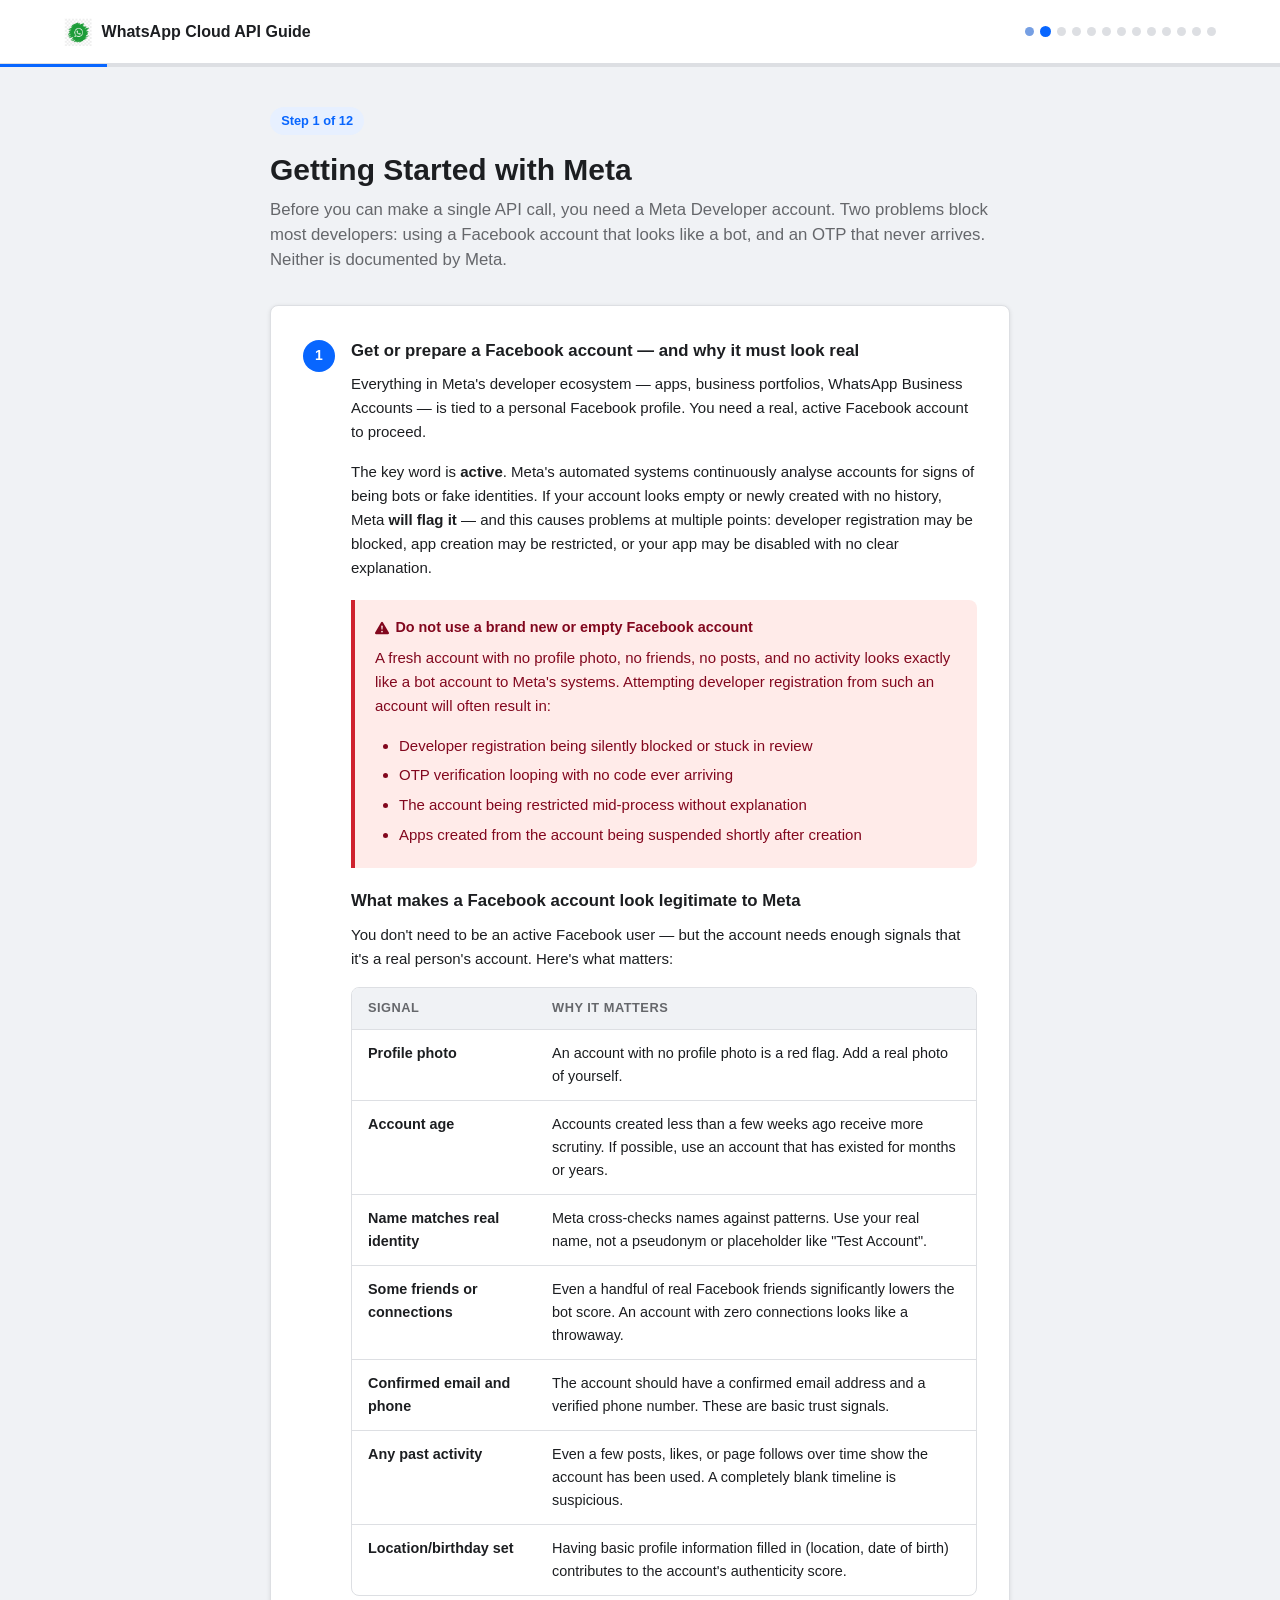
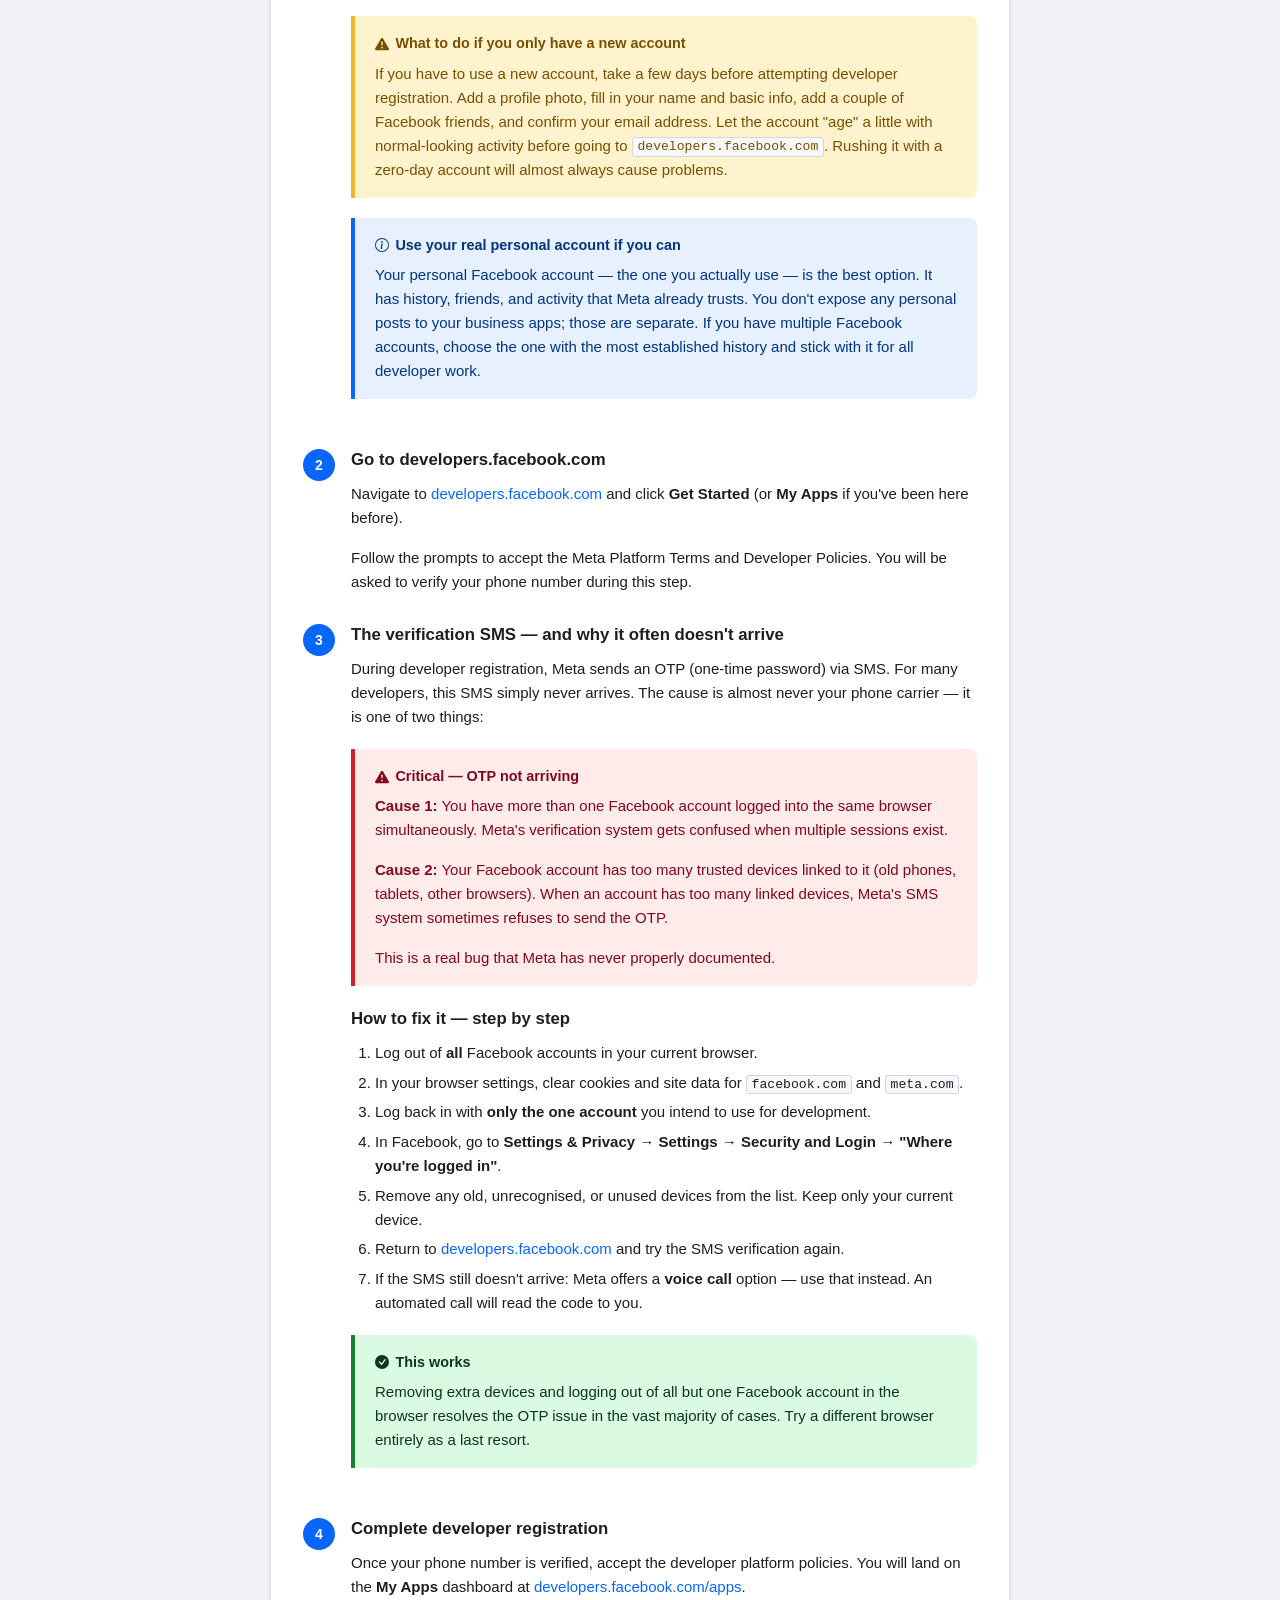
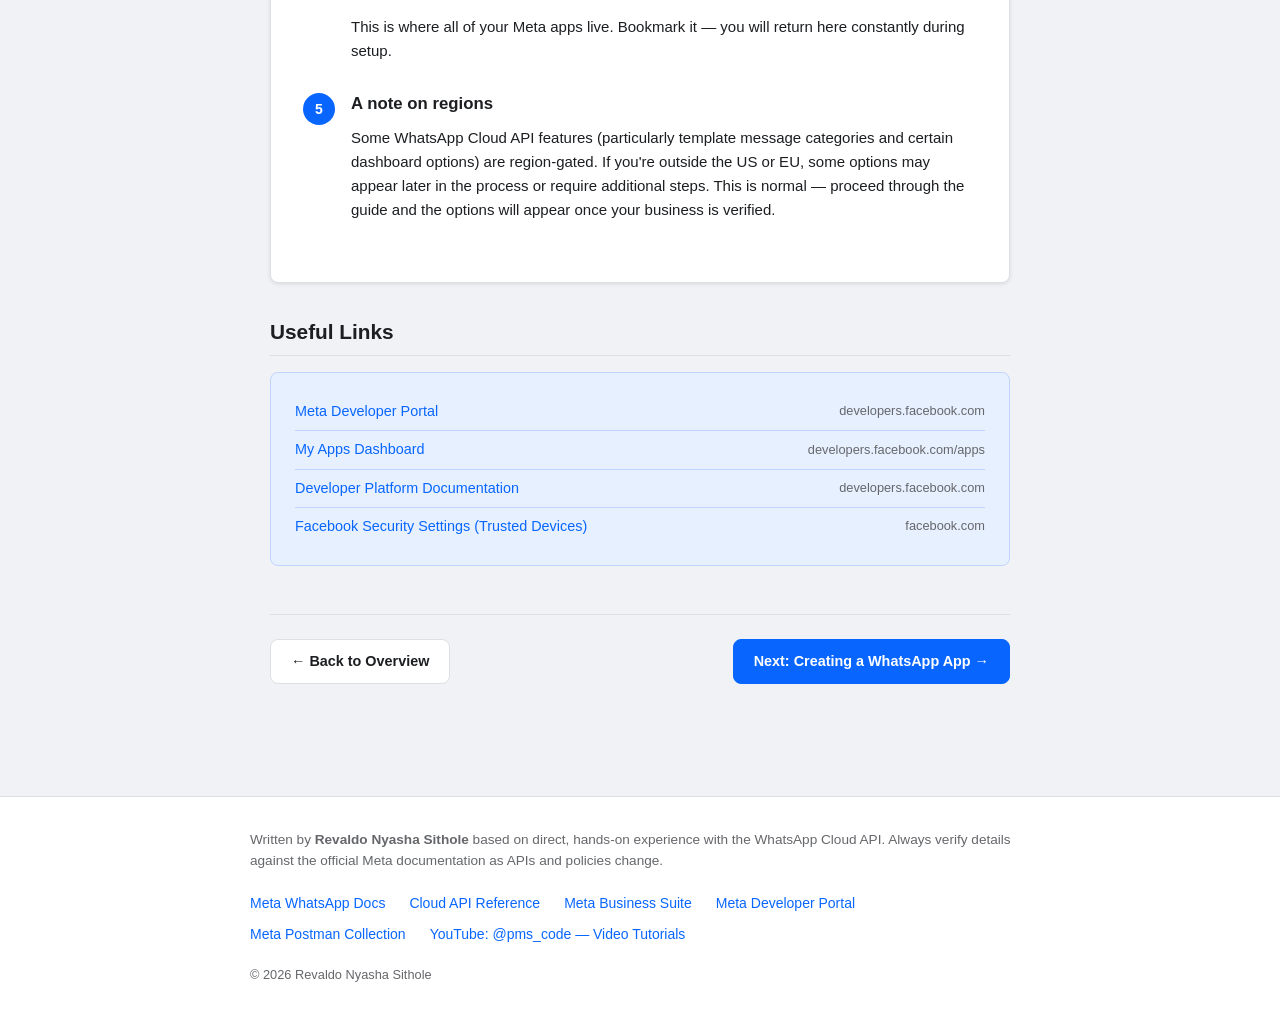
==== pages/1-meta-setup.html @ 50238edb "Initial commit — WhatsApp Cloud API developer guide (12 sections)" ====
<!DOCTYPE html>
<html lang="en">
<head>
  <meta charset="UTF-8" />
  <meta name="viewport" content="width=device-width, initial-scale=1.0" />
  <title>Step 1 — Getting Started with Meta | WhatsApp Cloud API Guide</title>
  <link rel="icon" type="image/png" href="../images/whatsapp-icon.png" />
  <link rel="stylesheet" href="../css/style.css" />
</head>
<body>

<nav class="navbar">
  <div class="navbar-inner">
    <a href="../index.html" class="navbar-brand">
      <img src="../images/whatsapp-icon.png" alt="" width="32" height="32" />
      <span>WhatsApp Cloud API Guide</span>
    </a>
    <div class="navbar-progress" id="progressDots"></div>
    <button class="nav-hamburger" id="navHamburger" aria-label="Open menu">
      <svg width="18" height="14" viewBox="0 0 18 14" fill="currentColor"><rect width="18" height="2" rx="1"/><rect y="6" width="18" height="2" rx="1"/><rect y="12" width="18" height="2" rx="1"/></svg>
    </button>
  </div>
</nav>
<div class="progress-bar-track"><div class="progress-bar-fill" id="progressFill"></div></div>
<nav class="nav-drawer" id="navDrawer"></nav>

<div class="page-wrapper">

  <span class="page-badge">Step 1 of 12</span>
  <h1>Getting Started with Meta</h1>
  <p class="page-subtitle">Before you can make a single API call, you need a Meta Developer account. Two problems block most developers: using a Facebook account that looks like a bot, and an OTP that never arrives. Neither is documented by Meta.</p>

  <div class="card">

    <div class="step">
      <div class="step-number">1</div>
      <div class="step-content">
        <h3>Get or prepare a Facebook account — and why it must look real</h3>
        <p>Everything in Meta's developer ecosystem — apps, business portfolios, WhatsApp Business Accounts — is tied to a personal Facebook profile. You need a real, active Facebook account to proceed.</p>
        <p>The key word is <strong>active</strong>. Meta's automated systems continuously analyse accounts for signs of being bots or fake identities. If your account looks empty or newly created with no history, Meta <strong>will flag it</strong> — and this causes problems at multiple points: developer registration may be blocked, app creation may be restricted, or your app may be disabled with no clear explanation.</p>

        <div class="callout callout--danger">
          <div class="callout-title">
            <svg width="14" height="14" viewBox="0 0 16 16" fill="currentColor"><path d="M8.982 1.566a1.13 1.13 0 0 0-1.96 0L.165 13.233c-.457.778.091 1.767.98 1.767h13.713c.889 0 1.438-.99.98-1.767L8.982 1.566zM8 5c.535 0 .954.462.9.995l-.35 3.507a.552.552 0 0 1-1.1 0L7.1 5.995A.905.905 0 0 1 8 5zm.002 6a1 1 0 1 1 0 2 1 1 0 0 1 0-2z"/></svg>
            Do not use a brand new or empty Facebook account
          </div>
          <p>A fresh account with no profile photo, no friends, no posts, and no activity looks exactly like a bot account to Meta's systems. Attempting developer registration from such an account will often result in:</p>
          <ul style="margin-top:.5rem">
            <li>Developer registration being silently blocked or stuck in review</li>
            <li>OTP verification looping with no code ever arriving</li>
            <li>The account being restricted mid-process without explanation</li>
            <li>Apps created from the account being suspended shortly after creation</li>
          </ul>
        </div>

        <h3>What makes a Facebook account look legitimate to Meta</h3>
        <p>You don't need to be an active Facebook user — but the account needs enough signals that it's a real person's account. Here's what matters:</p>

        <div class="table-wrapper">
          <table>
            <thead><tr><th>Signal</th><th>Why it matters</th></tr></thead>
            <tbody>
              <tr>
                <td><strong>Profile photo</strong></td>
                <td>An account with no profile photo is a red flag. Add a real photo of yourself.</td>
              </tr>
              <tr>
                <td><strong>Account age</strong></td>
                <td>Accounts created less than a few weeks ago receive more scrutiny. If possible, use an account that has existed for months or years.</td>
              </tr>
              <tr>
                <td><strong>Name matches real identity</strong></td>
                <td>Meta cross-checks names against patterns. Use your real name, not a pseudonym or placeholder like "Test Account".</td>
              </tr>
              <tr>
                <td><strong>Some friends or connections</strong></td>
                <td>Even a handful of real Facebook friends significantly lowers the bot score. An account with zero connections looks like a throwaway.</td>
              </tr>
              <tr>
                <td><strong>Confirmed email and phone</strong></td>
                <td>The account should have a confirmed email address and a verified phone number. These are basic trust signals.</td>
              </tr>
              <tr>
                <td><strong>Any past activity</strong></td>
                <td>Even a few posts, likes, or page follows over time show the account has been used. A completely blank timeline is suspicious.</td>
              </tr>
              <tr>
                <td><strong>Location/birthday set</strong></td>
                <td>Having basic profile information filled in (location, date of birth) contributes to the account's authenticity score.</td>
              </tr>
            </tbody>
          </table>
        </div>

        <div class="callout callout--warning">
          <div class="callout-title">
            <svg width="14" height="14" viewBox="0 0 16 16" fill="currentColor"><path d="M8.982 1.566a1.13 1.13 0 0 0-1.96 0L.165 13.233c-.457.778.091 1.767.98 1.767h13.713c.889 0 1.438-.99.98-1.767L8.982 1.566zM8 5c.535 0 .954.462.9.995l-.35 3.507a.552.552 0 0 1-1.1 0L7.1 5.995A.905.905 0 0 1 8 5zm.002 6a1 1 0 1 1 0 2 1 1 0 0 1 0-2z"/></svg>
            What to do if you only have a new account
          </div>
          <p>If you have to use a new account, take a few days before attempting developer registration. Add a profile photo, fill in your name and basic info, add a couple of Facebook friends, and confirm your email address. Let the account "age" a little with normal-looking activity before going to <code>developers.facebook.com</code>. Rushing it with a zero-day account will almost always cause problems.</p>
        </div>

        <div class="callout callout--tip">
          <div class="callout-title">
            <svg width="14" height="14" viewBox="0 0 16 16" fill="currentColor"><path d="M8 15A7 7 0 1 1 8 1a7 7 0 0 1 0 14zm0 1A8 8 0 1 0 8 0a8 8 0 0 0 0 16z"/><path d="m8.93 6.588-2.29.287-.082.38.45.083c.294.07.352.176.288.469l-.738 3.468c-.194.897.105 1.319.808 1.319.545 0 1.178-.252 1.465-.598l.088-.416c-.2.176-.492.246-.686.246-.275 0-.375-.193-.304-.533L8.93 6.588zM9 4.5a1 1 0 1 1-2 0 1 1 0 0 1 2 0z"/></svg>
            Use your real personal account if you can
          </div>
          <p>Your personal Facebook account — the one you actually use — is the best option. It has history, friends, and activity that Meta already trusts. You don't expose any personal posts to your business apps; those are separate. If you have multiple Facebook accounts, choose the one with the most established history and stick with it for all developer work.</p>
        </div>
      </div>
    </div>

    <div class="step">
      <div class="step-number">2</div>
      <div class="step-content">
        <h3>Go to developers.facebook.com</h3>
        <p>Navigate to <a href="https://developers.facebook.com" target="_blank">developers.facebook.com</a> and click <strong>Get Started</strong> (or <strong>My Apps</strong> if you've been here before).</p>
        <p>Follow the prompts to accept the Meta Platform Terms and Developer Policies. You will be asked to verify your phone number during this step.</p>
      </div>
    </div>

    <div class="step">
      <div class="step-number">3</div>
      <div class="step-content">
        <h3>The verification SMS — and why it often doesn't arrive</h3>
        <p>During developer registration, Meta sends an OTP (one-time password) via SMS. For many developers, this SMS simply never arrives. The cause is almost never your phone carrier — it is one of two things:</p>

        <div class="callout callout--danger">
          <div class="callout-title">
            <svg width="14" height="14" viewBox="0 0 16 16" fill="currentColor"><path d="M8.982 1.566a1.13 1.13 0 0 0-1.96 0L.165 13.233c-.457.778.091 1.767.98 1.767h13.713c.889 0 1.438-.99.98-1.767L8.982 1.566zM8 5c.535 0 .954.462.9.995l-.35 3.507a.552.552 0 0 1-1.1 0L7.1 5.995A.905.905 0 0 1 8 5zm.002 6a1 1 0 1 1 0 2 1 1 0 0 1 0-2z"/></svg>
            Critical — OTP not arriving
          </div>
          <p><strong>Cause 1:</strong> You have more than one Facebook account logged into the same browser simultaneously. Meta's verification system gets confused when multiple sessions exist.</p>
          <p style="margin-top:.6rem"><strong>Cause 2:</strong> Your Facebook account has too many trusted devices linked to it (old phones, tablets, other browsers). When an account has too many linked devices, Meta's SMS system sometimes refuses to send the OTP.</p>
          <p style="margin-top:.6rem">This is a real bug that Meta has never properly documented.</p>
        </div>

        <h3>How to fix it — step by step</h3>
        <ol>
          <li>Log out of <strong>all</strong> Facebook accounts in your current browser.</li>
          <li>In your browser settings, clear cookies and site data for <code>facebook.com</code> and <code>meta.com</code>.</li>
          <li>Log back in with <strong>only the one account</strong> you intend to use for development.</li>
          <li>In Facebook, go to <strong>Settings &amp; Privacy → Settings → Security and Login → "Where you're logged in"</strong>.</li>
          <li>Remove any old, unrecognised, or unused devices from the list. Keep only your current device.</li>
          <li>Return to <a href="https://developers.facebook.com" target="_blank">developers.facebook.com</a> and try the SMS verification again.</li>
          <li>If the SMS still doesn't arrive: Meta offers a <strong>voice call</strong> option — use that instead. An automated call will read the code to you.</li>
        </ol>

        <div class="callout callout--success">
          <div class="callout-title">
            <svg width="14" height="14" viewBox="0 0 16 16" fill="currentColor"><path d="M16 8A8 8 0 1 1 0 8a8 8 0 0 1 16 0zm-3.97-3.03a.75.75 0 0 0-1.08.022L7.477 9.417 5.384 7.323a.75.75 0 0 0-1.06 1.06L6.97 11.03a.75.75 0 0 0 1.079-.02l3.992-4.99a.75.75 0 0 0-.01-1.05z"/></svg>
            This works
          </div>
          <p>Removing extra devices and logging out of all but one Facebook account in the browser resolves the OTP issue in the vast majority of cases. Try a different browser entirely as a last resort.</p>
        </div>
      </div>
    </div>

    <div class="step">
      <div class="step-number">4</div>
      <div class="step-content">
        <h3>Complete developer registration</h3>
        <p>Once your phone number is verified, accept the developer platform policies. You will land on the <strong>My Apps</strong> dashboard at <a href="https://developers.facebook.com/apps" target="_blank">developers.facebook.com/apps</a>.</p>
        <p>This is where all of your Meta apps live. Bookmark it — you will return here constantly during setup.</p>
      </div>
    </div>

    <div class="step">
      <div class="step-number">5</div>
      <div class="step-content">
        <h3>A note on regions</h3>
        <p>Some WhatsApp Cloud API features (particularly template message categories and certain dashboard options) are region-gated. If you're outside the US or EU, some options may appear later in the process or require additional steps. This is normal — proceed through the guide and the options will appear once your business is verified.</p>
      </div>
    </div>

  </div>

  <!-- Quick links for this section -->
  <h2>Useful Links</h2>
  <div class="ref-card">
    <a href="https://developers.facebook.com" target="_blank">Meta Developer Portal <span>developers.facebook.com</span></a>
    <a href="https://developers.facebook.com/apps" target="_blank">My Apps Dashboard <span>developers.facebook.com/apps</span></a>
    <a href="https://developers.facebook.com/docs/development" target="_blank">Developer Platform Documentation <span>developers.facebook.com</span></a>
    <a href="https://www.facebook.com/settings?tab=security" target="_blank">Facebook Security Settings (Trusted Devices) <span>facebook.com</span></a>
  </div>

  <div class="page-nav">
    <a href="../index.html" class="btn btn--ghost">← Back to Overview</a>
    <a href="./2-create-app.html" class="btn btn--primary">Next: Creating a WhatsApp App →</a>
  </div>

</div>

<footer class="site-footer">
  <div class="footer-inner">
    <p class="footer-note">Written by <strong>Revaldo Nyasha Sithole</strong> based on direct, hands-on experience with the WhatsApp Cloud API. Always verify details against the official Meta documentation as APIs and policies change.</p>
    <div class="footer-links">
      <a href="https://developers.facebook.com/docs/whatsapp" target="_blank">Meta WhatsApp Docs</a>
      <a href="https://developers.facebook.com/docs/whatsapp/cloud-api" target="_blank">Cloud API Reference</a>
      <a href="https://business.facebook.com" target="_blank">Meta Business Suite</a>
      <a href="https://developers.facebook.com" target="_blank">Meta Developer Portal</a>
      <a href="https://www.postman.com/meta/whatsapp-business-platform/collection/wlk6lh4/whatsapp-cloud-api" target="_blank">Meta Postman Collection</a>
      <a href="https://www.youtube.com/@pms_code/videos" target="_blank">YouTube: @pms_code — Video Tutorials</a>
    </div>
    <p class="footer-copy">&copy; 2026 Revaldo Nyasha Sithole</p>
  </div>
</footer>

<script src="../js/main.js"></script>
</body>
</html>
---- css/style.css ----
/* ============================================================
   WhatsApp Cloud API Guide — Design System
   Colors: Meta white/blue palette
   ============================================================ */

:root {
  --blue-primary:   #0866FF;
  --blue-dark:      #0550CC;
  --blue-light:     #E7F0FF;
  --white:          #FFFFFF;
  --bg-gray:        #F0F2F5;
  --surface:        #FFFFFF;
  --border:         #DDDFE3;
  --text-primary:   #1C1E21;
  --text-secondary: #65676B;
  --warning-bg:     #FFF3CD;
  --warning-border: #F0B429;
  --warning-text:   #7A4F01;
  --danger-bg:      #FFEBE9;
  --danger-border:  #CF222E;
  --danger-text:    #82071E;
  --success-bg:     #DAFBE1;
  --success-border: #1A7F37;
  --success-text:   #0A3622;
  --code-bg:        #F6F8FA;
  --code-border:    #D0D7DE;
  --font-sans:      -apple-system, BlinkMacSystemFont, 'Segoe UI', Roboto, Helvetica, Arial, sans-serif;
  --font-mono:      'SFMono-Regular', Consolas, 'Liberation Mono', Menlo, monospace;
  --radius:         8px;
  --radius-sm:      4px;
  --shadow:         0 1px 4px rgba(0,0,0,.10);
  --nav-height:     64px;
  --content-max:    780px;
}

/* ---- Reset & Base ---- */
*, *::before, *::after { box-sizing: border-box; margin: 0; padding: 0; }

html { scroll-behavior: smooth; }

body {
  font-family: var(--font-sans);
  font-size: 15px;
  line-height: 1.6;
  color: var(--text-primary);
  background: var(--bg-gray);
  padding-top: calc(var(--nav-height) + 3px);
}

a { color: var(--blue-primary); text-decoration: none; }
a:hover { text-decoration: underline; }

ul, ol { padding-left: 1.5rem; }
li { margin-bottom: .35rem; }

p { margin-bottom: 1rem; }
p:last-child { margin-bottom: 0; }

/* ---- Navbar ---- */
.navbar {
  position: fixed;
  top: 0;
  left: 0;
  width: 100%;
  height: var(--nav-height);
  background: var(--white);
  border-bottom: 1px solid var(--border);
  z-index: 100;
  display: flex;
  align-items: center;
}

.navbar-inner {
  width: 100%;
  max-width: 1200px;
  margin: 0 auto;
  padding: 0 1.5rem;
  display: flex;
  align-items: center;
  justify-content: space-between;
  gap: 1rem;
}

.navbar-brand {
  display: flex;
  align-items: center;
  gap: .6rem;
  font-weight: 700;
  font-size: 1rem;
  color: var(--text-primary);
  text-decoration: none;
  white-space: nowrap;
  flex-shrink: 0;
}

.navbar-brand:hover { text-decoration: none; color: var(--blue-primary); }

.navbar-brand svg,
.navbar-brand img {
  width: 28px;
  height: 28px;
  flex-shrink: 0;
  background: transparent;
}

.navbar-progress {
  display: flex;
  align-items: center;
  gap: 6px;
}

.progress-dot {
  width: 9px;
  height: 9px;
  border-radius: 50%;
  background: var(--border);
  transition: background .2s;
  cursor: default;
  position: relative;
}

.progress-dot.done     { background: var(--blue-dark); opacity: .55; }
.progress-dot.active   { background: var(--blue-primary); width: 11px; height: 11px; }
.progress-dot[title]:hover::after {
  content: attr(title);
  position: absolute;
  top: 18px;
  left: 50%;
  transform: translateX(-50%);
  background: var(--text-primary);
  color: #fff;
  font-size: 11px;
  padding: 3px 7px;
  border-radius: var(--radius-sm);
  white-space: nowrap;
  pointer-events: none;
  z-index: 200;
}

.nav-hamburger {
  display: none;
  background: none;
  border: 1px solid var(--border);
  border-radius: var(--radius-sm);
  padding: 6px 8px;
  cursor: pointer;
  color: var(--text-primary);
  flex-shrink: 0;
}

/* ---- Progress bar ---- */
.progress-bar-track {
  position: fixed;
  top: var(--nav-height);
  left: 0;
  width: 100%;
  height: 3px;
  background: var(--border);
  z-index: 99;
}

.progress-bar-fill {
  height: 100%;
  background: var(--blue-primary);
  transition: width .3s ease;
  width: 0%;
}

/* ---- Mobile nav drawer ---- */
.nav-drawer {
  display: none;
  position: fixed;
  top: calc(var(--nav-height) + 3px);
  left: 0;
  width: 100%;
  background: var(--white);
  border-bottom: 1px solid var(--border);
  z-index: 98;
  padding: .75rem 0;
  box-shadow: 0 4px 12px rgba(0,0,0,.12);
}

.nav-drawer.open { display: block; }

.nav-drawer a {
  display: flex;
  align-items: center;
  gap: .75rem;
  padding: .6rem 1.5rem;
  color: var(--text-primary);
  font-size: .9rem;
  text-decoration: none;
  transition: background .15s;
}

.nav-drawer a:hover { background: var(--bg-gray); }
.nav-drawer a.current { color: var(--blue-primary); font-weight: 600; }
.nav-drawer a.done-link { color: var(--text-secondary); }
.nav-drawer a .check { color: var(--success-border); font-size: .85rem; }
.nav-drawer a .num { font-size: .75rem; color: var(--text-secondary); min-width: 20px; }

/* ---- Page wrapper ---- */
.page-wrapper {
  max-width: var(--content-max);
  margin: 0 auto;
  padding: 2.5rem 1.25rem 4rem;
}

/* ---- Cards ---- */
.card {
  background: var(--surface);
  border: 1px solid var(--border);
  border-radius: var(--radius);
  padding: 2rem;
  box-shadow: var(--shadow);
  margin-bottom: 1.75rem;
}

/* ---- Typography ---- */
h1 {
  font-size: 1.875rem;
  font-weight: 700;
  line-height: 1.25;
  margin-bottom: .5rem;
  color: var(--text-primary);
}

h2 {
  font-size: 1.3rem;
  font-weight: 700;
  margin: 2rem 0 .875rem;
  color: var(--text-primary);
  padding-bottom: .4rem;
  border-bottom: 1px solid var(--border);
}

h3 {
  font-size: 1.05rem;
  font-weight: 600;
  margin: 1.25rem 0 .5rem;
  color: var(--text-primary);
}

.page-subtitle {
  color: var(--text-secondary);
  font-size: 1.05rem;
  margin-bottom: 2rem;
  line-height: 1.5;
}

.page-badge {
  display: inline-flex;
  align-items: center;
  gap: .4rem;
  background: var(--blue-light);
  color: var(--blue-primary);
  font-size: .8rem;
  font-weight: 600;
  padding: .25rem .7rem;
  border-radius: 100px;
  margin-bottom: 1rem;
}

/* ---- Steps ---- */
.step {
  display: flex;
  gap: 1rem;
  margin-bottom: 1.75rem;
}

.step-number {
  width: 32px;
  height: 32px;
  border-radius: 50%;
  background: var(--blue-primary);
  color: #fff;
  font-weight: 700;
  font-size: .875rem;
  display: flex;
  align-items: center;
  justify-content: center;
  flex-shrink: 0;
  margin-top: 2px;
}

.step-content { flex: 1; min-width: 0; }
.step-content h3 { margin-top: 0; }

/* ---- Callout boxes ---- */
.callout {
  padding: 1rem 1.25rem;
  border-left: 4px solid;
  border-radius: 0 var(--radius) var(--radius) 0;
  margin: 1.25rem 0;
}

.callout--tip {
  background: var(--blue-light);
  border-color: var(--blue-primary);
  color: #003580;
}

.callout--warning {
  background: var(--warning-bg);
  border-color: var(--warning-border);
  color: var(--warning-text);
}

.callout--danger {
  background: var(--danger-bg);
  border-color: var(--danger-border);
  color: var(--danger-text);
}

.callout--success {
  background: var(--success-bg);
  border-color: var(--success-border);
  color: var(--success-text);
}

.callout-title {
  font-weight: 700;
  font-size: .9rem;
  margin-bottom: .4rem;
  display: flex;
  align-items: center;
  gap: .4rem;
}

/* ---- Code blocks ---- */
.code-block {
  position: relative;
  background: var(--code-bg);
  border: 1px solid var(--code-border);
  border-radius: var(--radius);
  margin: 1rem 0;
  overflow: hidden;
}

.code-block__header {
  display: flex;
  align-items: center;
  justify-content: space-between;
  padding: .45rem 1rem;
  border-bottom: 1px solid var(--code-border);
  background: rgba(0,0,0,.03);
}

.code-lang {
  font-size: .75rem;
  font-family: var(--font-mono);
  color: var(--text-secondary);
  font-weight: 600;
  text-transform: uppercase;
  letter-spacing: .04em;
}

.copy-btn {
  font-size: .75rem;
  color: var(--text-secondary);
  border: 1px solid var(--border);
  background: var(--white);
  border-radius: var(--radius-sm);
  padding: .2rem .55rem;
  cursor: pointer;
  transition: color .15s, border-color .15s;
  font-family: var(--font-sans);
}

.copy-btn:hover { color: var(--blue-primary); border-color: var(--blue-primary); }

.code-block pre {
  overflow-x: auto;
  padding: 1rem 1.25rem;
  margin: 0;
  font-family: var(--font-mono);
  font-size: .84rem;
  line-height: 1.65;
  color: var(--text-primary);
}

.code-block code { font-family: inherit; }

/* inline code */
code:not(.code-block code) {
  background: var(--code-bg);
  border: 1px solid var(--code-border);
  border-radius: 3px;
  padding: .1em .35em;
  font-family: var(--font-mono);
  font-size: .875em;
}

/* ---- Tables ---- */
.table-wrapper {
  overflow-x: auto;
  margin: 1rem 0;
  border-radius: var(--radius);
  border: 1px solid var(--border);
}

table {
  width: 100%;
  border-collapse: collapse;
  font-size: .9rem;
}

thead tr { background: var(--bg-gray); }

th {
  text-align: left;
  padding: .625rem 1rem;
  font-size: .8rem;
  font-weight: 600;
  color: var(--text-secondary);
  text-transform: uppercase;
  letter-spacing: .04em;
  white-space: nowrap;
}

td {
  padding: .75rem 1rem;
  border-top: 1px solid var(--border);
  vertical-align: top;
}

tr:hover td { background: rgba(0,0,0,.015); }

/* ---- Checklist ---- */
.checklist {
  list-style: none;
  padding-left: 0;
}

.checklist li {
  display: flex;
  align-items: flex-start;
  gap: .75rem;
  padding: .6rem .75rem;
  border-radius: var(--radius-sm);
  margin-bottom: .25rem;
  transition: background .1s;
}

.checklist li:hover { background: var(--bg-gray); }

.checklist-box {
  width: 18px;
  height: 18px;
  border: 2px solid var(--border);
  border-radius: 3px;
  flex-shrink: 0;
  margin-top: 2px;
  display: flex;
  align-items: center;
  justify-content: center;
  cursor: pointer;
  transition: border-color .15s, background .15s;
}

.checklist-box.checked {
  border-color: var(--success-border);
  background: var(--success-border);
}

.checklist-box.checked::after {
  content: '';
  width: 10px;
  height: 6px;
  border-left: 2px solid #fff;
  border-bottom: 2px solid #fff;
  transform: rotate(-45deg) translateY(-1px);
  display: block;
}

/* ---- ASCII diagram ---- */
.diagram {
  background: var(--code-bg);
  border: 1px solid var(--code-border);
  border-radius: var(--radius);
  padding: 1.25rem 1.5rem;
  font-family: var(--font-mono);
  font-size: .84rem;
  line-height: 1.7;
  overflow-x: auto;
  white-space: pre;
  margin: 1rem 0;
  color: var(--text-primary);
}

/* ---- Reference card ---- */
.ref-card {
  background: var(--blue-light);
  border: 1px solid #c0d4ff;
  border-radius: var(--radius);
  padding: 1.25rem 1.5rem;
  margin: 1rem 0;
}

.ref-card a {
  display: flex;
  align-items: center;
  justify-content: space-between;
  padding: .45rem 0;
  border-bottom: 1px solid #c0d4ff;
  font-size: .9rem;
  color: var(--blue-primary);
  text-decoration: none;
}

.ref-card a:last-child { border-bottom: none; }
.ref-card a:hover { color: var(--blue-dark); text-decoration: underline; }
.ref-card a span { font-size: .8rem; color: var(--text-secondary); }

/* ---- Buttons ---- */
.btn {
  display: inline-flex;
  align-items: center;
  gap: .4rem;
  padding: .6rem 1.25rem;
  border-radius: var(--radius);
  font-size: .9rem;
  font-weight: 600;
  cursor: pointer;
  border: 1px solid transparent;
  text-decoration: none;
  transition: background .15s, border-color .15s, color .15s;
  font-family: var(--font-sans);
}

.btn--primary {
  background: var(--blue-primary);
  color: #fff;
  border-color: var(--blue-primary);
}

.btn--primary:hover {
  background: var(--blue-dark);
  border-color: var(--blue-dark);
  color: #fff;
  text-decoration: none;
}

.btn--ghost {
  background: var(--white);
  color: var(--text-primary);
  border-color: var(--border);
}

.btn--ghost:hover {
  border-color: var(--blue-primary);
  color: var(--blue-primary);
  text-decoration: none;
}

/* ---- Page nav ---- */
.page-nav {
  display: flex;
  justify-content: space-between;
  align-items: center;
  margin-top: 3rem;
  padding-top: 1.5rem;
  border-top: 1px solid var(--border);
  gap: 1rem;
}

/* ---- Section grid (index.html) ---- */
.section-grid {
  display: grid;
  grid-template-columns: 1fr 1fr;
  gap: 1rem;
  margin: 1.5rem 0;
}

.section-card {
  background: var(--surface);
  border: 1px solid var(--border);
  border-radius: var(--radius);
  padding: 1.25rem 1.5rem;
  box-shadow: var(--shadow);
  display: flex;
  flex-direction: column;
  gap: .5rem;
  text-decoration: none;
  color: var(--text-primary);
  transition: border-color .15s, box-shadow .15s, transform .1s;
  position: relative;
  overflow: hidden;
}

.section-card:hover {
  border-color: var(--blue-primary);
  box-shadow: 0 4px 16px rgba(8,102,255,.12);
  transform: translateY(-2px);
  text-decoration: none;
  color: var(--text-primary);
}

.section-card__num {
  width: 30px;
  height: 30px;
  border-radius: 50%;
  background: var(--blue-light);
  color: var(--blue-primary);
  font-weight: 700;
  font-size: .85rem;
  display: flex;
  align-items: center;
  justify-content: center;
  flex-shrink: 0;
}

.section-card__title {
  font-weight: 700;
  font-size: .975rem;
  color: var(--text-primary);
}

.section-card__desc {
  font-size: .85rem;
  color: var(--text-secondary);
  line-height: 1.45;
}

.section-card__link {
  margin-top: auto;
  font-size: .82rem;
  color: var(--blue-primary);
  font-weight: 600;
}

/* ---- Hero (index.html) ---- */
.hero {
  padding: 2.5rem 0 1.5rem;
  margin-bottom: 1rem;
}

.hero-badges {
  display: flex;
  gap: .5rem;
  flex-wrap: wrap;
  margin-bottom: 1rem;
}

.badge {
  display: inline-flex;
  align-items: center;
  gap: .35rem;
  font-size: .78rem;
  font-weight: 600;
  padding: .3rem .75rem;
  border-radius: 100px;
}

.badge--blue   { background: var(--blue-light); color: var(--blue-primary); }
.badge--green  { background: var(--success-bg); color: var(--success-border); }
.badge--orange { background: var(--warning-bg); color: var(--warning-text); }

/* ---- Footer ---- */
.site-footer {
  background: var(--white);
  border-top: 1px solid var(--border);
  margin-top: 3rem;
  padding: 2rem 1.25rem;
}

.footer-inner {
  max-width: var(--content-max);
  margin: 0 auto;
}

.footer-note {
  font-size: .85rem;
  color: var(--text-secondary);
  margin-bottom: 1.25rem;
}

.footer-links {
  display: flex;
  flex-wrap: wrap;
  gap: .5rem 1.5rem;
  margin-bottom: 1.25rem;
}

.footer-links a {
  font-size: .875rem;
  color: var(--blue-primary);
}

.footer-copy {
  font-size: .8rem;
  color: var(--text-secondary);
}

/* ---- Responsive ---- */
@media (max-width: 640px) {
  .navbar-progress { display: none; }

  .nav-hamburger { display: block; }

  h1 { font-size: 1.5rem; }

  .page-wrapper { padding: 2rem .875rem 3rem; }

  .card { padding: 1.25rem; }

  .section-grid { grid-template-columns: 1fr; }

  .page-nav {
    flex-direction: column;
    align-items: stretch;
  }

  .page-nav .btn { text-align: center; justify-content: center; }

  .table-wrapper { font-size: .82rem; }

  .diagram { font-size: .75rem; }
}

@media (max-width: 400px) {
  .navbar-brand span { display: none; }
}
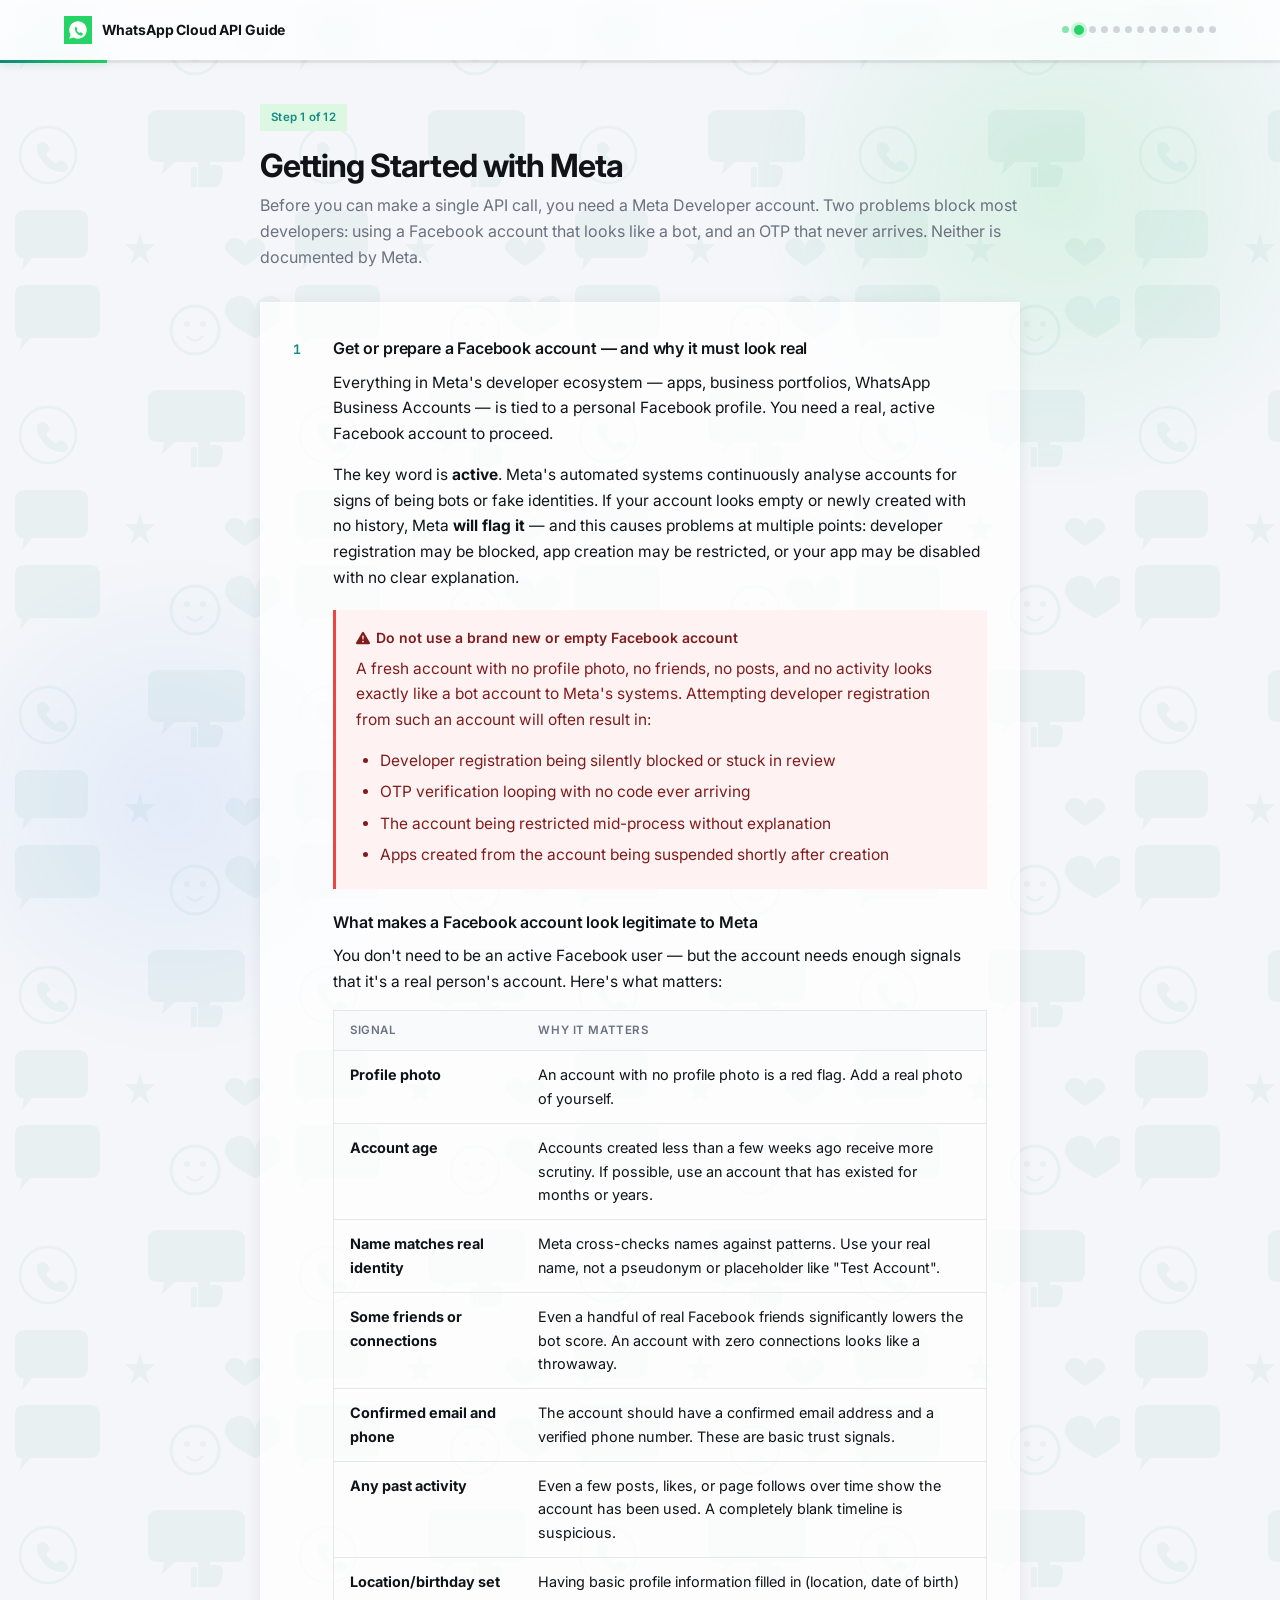
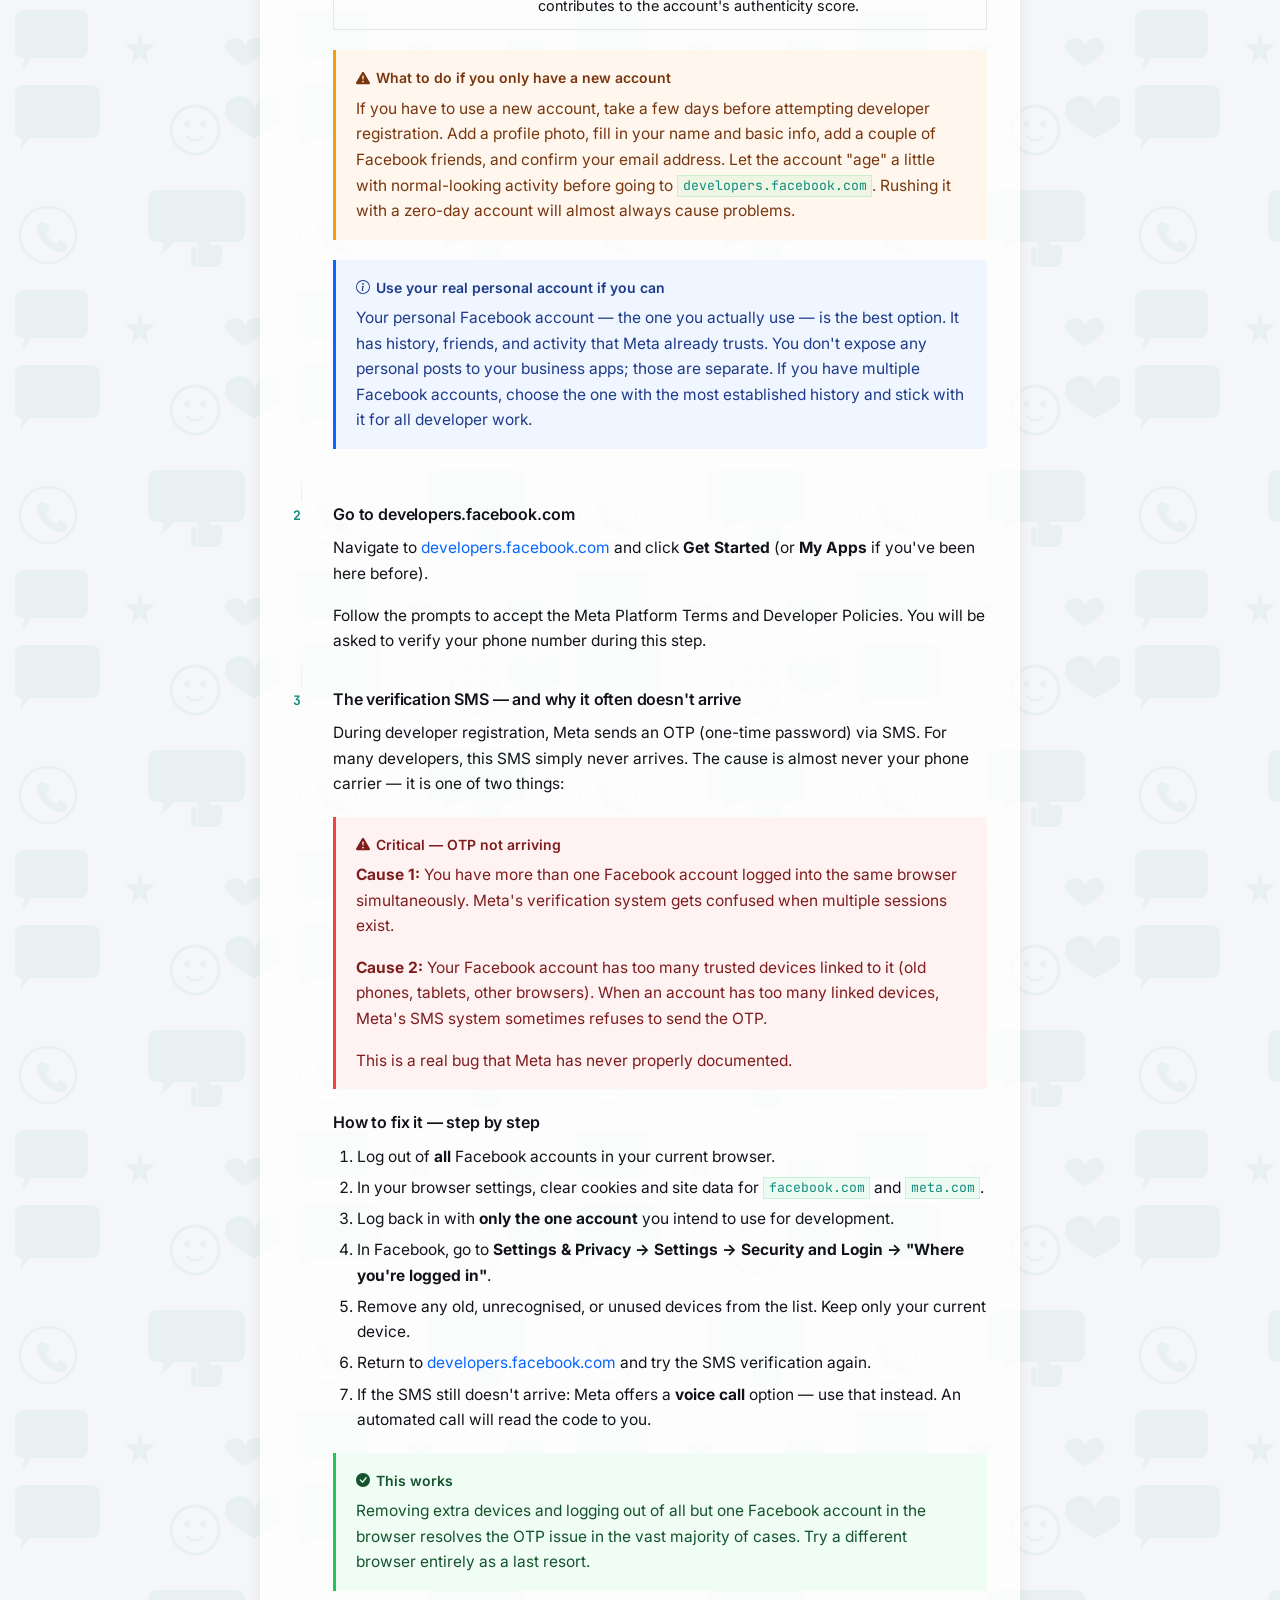
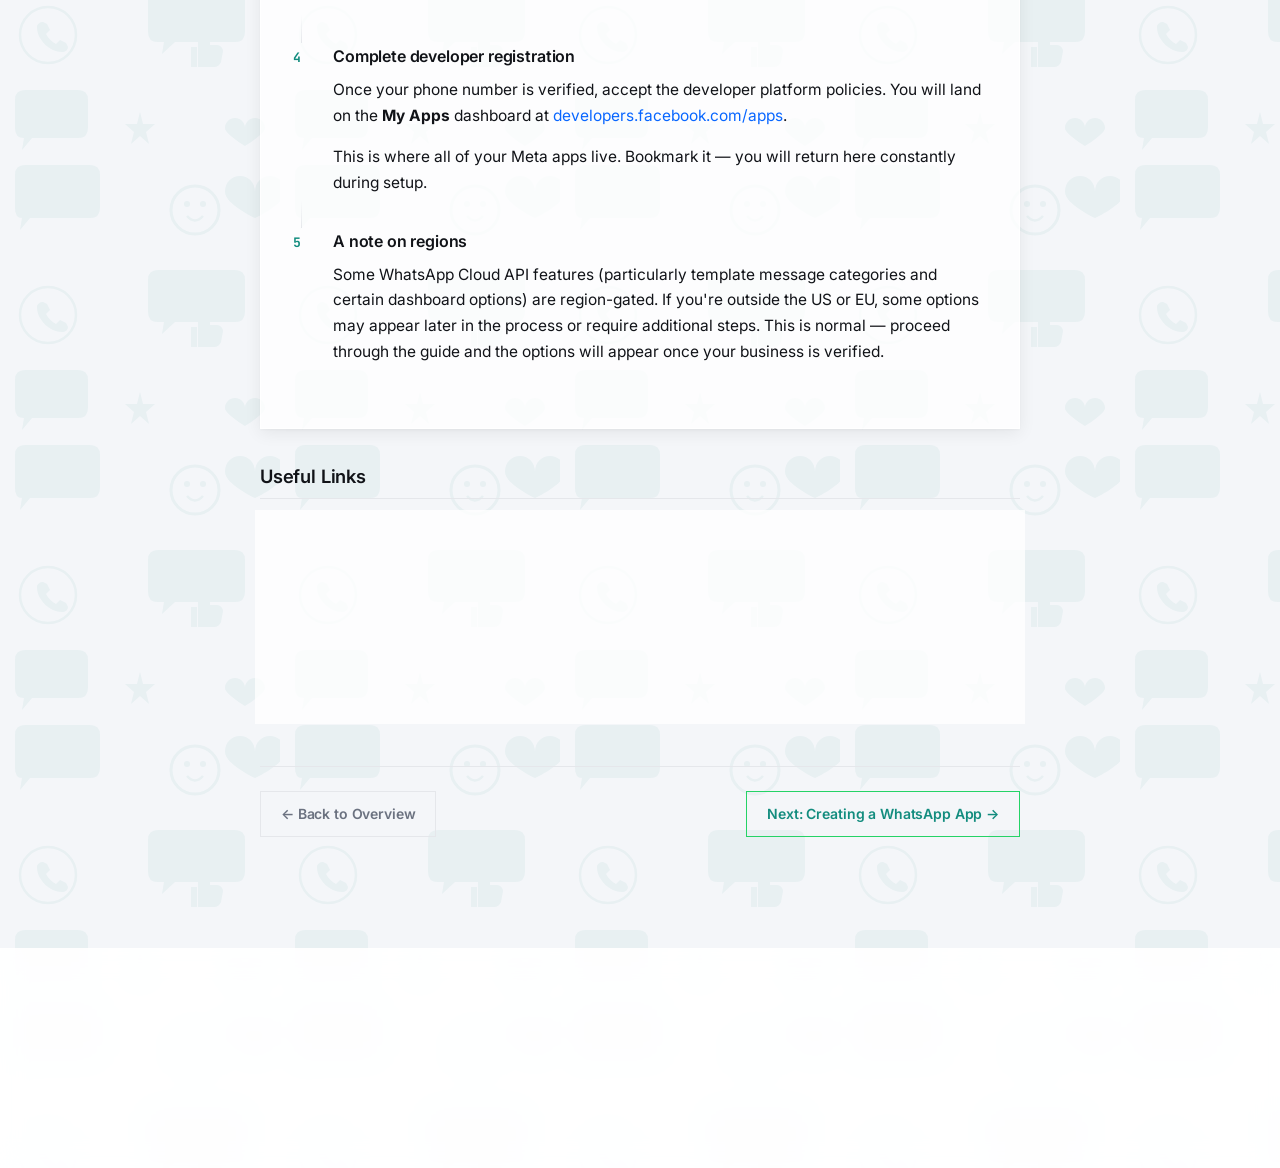
==== commit 2f720c55: "morwe changes" ====
--- a/pages/1-meta-setup.html
+++ b/pages/1-meta-setup.html
@@ -12,7 +12,7 @@
 <nav class="navbar">
   <div class="navbar-inner">
     <a href="../index.html" class="navbar-brand">
-      <img src="../images/whatsapp-icon.png" alt="" width="32" height="32" />
+      <svg viewBox="0 0 32 32" fill="none" xmlns="http://www.w3.org/2000/svg"><rect width="32" height="32" fill="#25D366"/><path d="M16 6C10.477 6 6 10.477 6 16c0 1.89.52 3.66 1.43 5.18L6 26l4.95-1.41A9.93 9.93 0 0016 26c5.523 0 10-4.477 10-10S21.523 6 16 6z" fill="white"/><path d="M12.5 13c.2-.4.5-.7.9-.7.4 0 .7.1.9.5l.9 2c.1.3 0 .6-.2.8l-.6.7c.7 1.3 1.8 2.3 3.1 3l.7-.5c.2-.2.6-.2.8-.1l2 .9c.4.2.5.5.5.9 0 1-.9 1.9-1.9 1.9-2.9 0-7.1-4.2-7.1-7.4 0-.6.2-1.2.5-1.7" fill="#25D366"/></svg>
       <span>WhatsApp Cloud API Guide</span>
     </a>
     <div class="navbar-progress" id="progressDots"></div>
--- a/css/style.css
+++ b/css/style.css
@@ -1,73 +1,115 @@
 /* ============================================================
-   WhatsApp Cloud API Guide — Design System
-   Colors: Meta white/blue palette
+   WhatsApp Cloud API Guide — Design System v3 (Light + Glass)
    ============================================================ */
 
+@import url('https://fonts.googleapis.com/css2?family=Inter:wght@400;500;600;700&family=JetBrains+Mono:wght@400;500&display=swap');
+
 :root {
+  --green:          #25D366;
+  --green-dark:     #128C7E;
+  --green-light:    #DCF8E3;
+  --bg:             #f4f6f9;
+  --surface:        #ffffff;
+  --text-primary:   #111318;
+  --text-secondary: #6b7280;
+  --text-muted:     #9ca3af;
+  --border:         #e5e7eb;
+  --border-strong:  #d1d5db;
   --blue-primary:   #0866FF;
   --blue-dark:      #0550CC;
   --blue-light:     #E7F0FF;
-  --white:          #FFFFFF;
-  --bg-gray:        #F0F2F5;
-  --surface:        #FFFFFF;
-  --border:         #DDDFE3;
-  --text-primary:   #1C1E21;
-  --text-secondary: #65676B;
-  --warning-bg:     #FFF3CD;
-  --warning-border: #F0B429;
-  --warning-text:   #7A4F01;
-  --danger-bg:      #FFEBE9;
-  --danger-border:  #CF222E;
-  --danger-text:    #82071E;
-  --success-bg:     #DAFBE1;
-  --success-border: #1A7F37;
-  --success-text:   #0A3622;
-  --code-bg:        #F6F8FA;
-  --code-border:    #D0D7DE;
-  --font-sans:      -apple-system, BlinkMacSystemFont, 'Segoe UI', Roboto, Helvetica, Arial, sans-serif;
-  --font-mono:      'SFMono-Regular', Consolas, 'Liberation Mono', Menlo, monospace;
-  --radius:         8px;
-  --radius-sm:      4px;
-  --shadow:         0 1px 4px rgba(0,0,0,.10);
-  --nav-height:     64px;
-  --content-max:    780px;
-}
-
-/* ---- Reset & Base ---- */
+  --warning-bg:     #FFF7ED;
+  --warning-border: #F59E0B;
+  --warning-text:   #78350F;
+  --danger-bg:      #FEF2F2;
+  --danger-border:  #EF4444;
+  --danger-text:    #7F1D1D;
+  --success-bg:     #F0FDF4;
+  --success-border: #22C55E;
+  --success-text:   #14532D;
+  --code-bg:        #f6f8fa;
+  --code-border:    #e2e8f0;
+  --font-sans:      'Inter', -apple-system, BlinkMacSystemFont, sans-serif;
+  --font-mono:      'JetBrains Mono', 'SFMono-Regular', Consolas, monospace;
+  --radius:         0px;
+  --radius-sm:      0px;
+  --radius-lg:      0px;
+  --shadow-sm:      0 1px 3px rgba(0,0,0,.06), 0 1px 2px rgba(0,0,0,.04);
+  --shadow:         0 4px 16px rgba(0,0,0,.07), 0 1px 3px rgba(0,0,0,.04);
+  --shadow-lg:      0 12px 40px rgba(0,0,0,.10), 0 4px 8px rgba(0,0,0,.05);
+  --glass-bg:       rgba(255,255,255,0.78);
+  --glass-border:   rgba(255,255,255,0.65);
+  --ease-out:       cubic-bezier(0.23, 1, 0.32, 1);
+  --ease-in-out:    cubic-bezier(0.77, 0, 0.175, 1);
+  --nav-height:     60px;
+  --content-max:    800px;
+}
+
 *, *::before, *::after { box-sizing: border-box; margin: 0; padding: 0; }
-
 html { scroll-behavior: smooth; }
 
 body {
   font-family: var(--font-sans);
-  font-size: 15px;
-  line-height: 1.6;
+  font-size: 15.5px;
+  line-height: 1.65;
   color: var(--text-primary);
-  background: var(--bg-gray);
+  background-color: var(--bg);
+  background-image: url("data:image/svg+xml,%3Csvg xmlns='http://www.w3.org/2000/svg' width='280' height='280' opacity='0.055'%3E%3Cpath d='M15 15 Q15 5 25 5 L90 5 Q100 5 100 15 L100 48 Q100 58 90 58 L30 58 L20 70 L22 58 Q15 58 15 48 Z' fill='rgb(18,140,126)'/%3E%3Cpath d='M255 32 C255 22 262 16 270 16 C278 16 285 22 285 32 C285 44 255 58 255 58 C255 58 225 44 225 32 C225 22 232 16 240 16 C248 16 255 22 255 32 Z' fill='rgb(18,140,126)'/%3E%3Ccircle cx='195' cy='50' r='24' fill='none' stroke='rgb(18,140,126)' stroke-width='3'/%3E%3Ccircle cx='187' cy='44' r='3' fill='rgb(18,140,126)'/%3E%3Ccircle cx='203' cy='44' r='3' fill='rgb(18,140,126)'/%3E%3Cpath d='M187 56 Q195 65 203 56' fill='none' stroke='rgb(18,140,126)' stroke-width='2.5'/%3E%3Ccircle cx='48' cy='155' r='28' fill='none' stroke='rgb(18,140,126)' stroke-width='2.5'/%3E%3Cpath d='M37 147 C37 144 40 142 43 142 L47 144 L50 150 L46 154 C48 158 52 162 56 164 L60 160 L66 163 L68 167 C68 170 65 172 62 172 C50 172 37 160 37 147 Z' fill='rgb(18,140,126)'/%3E%3Cpath d='M148 120 Q148 110 158 110 L235 110 Q245 110 245 120 L245 152 Q245 162 235 162 L175 162 L162 174 L164 162 L158 162 Q148 162 148 152 Z' fill='rgb(18,140,126)'/%3E%3Cpath d='M198 165 L198 152 C198 149 201 146 204 146 C207 146 210 149 210 152 L210 165 L217 165 C220 165 223 168 223 171 L221 182 C220 185 217 187 214 187 L198 187 L198 165 Z' fill='rgb(18,140,126)'/%3E%3Crect x='191' y='167' width='6' height='20' fill='rgb(18,140,126)'/%3E%3Cpath d='M140 232 L143 244 L155 244 L146 252 L149 264 L140 256 L131 264 L134 252 L125 244 L137 244 Z' fill='rgb(18,140,126)'/%3E%3Cpath d='M245 248 C245 242 250 238 255 238 C260 238 265 242 265 248 C265 254 245 266 245 266 C245 266 225 254 225 248 C225 242 230 238 235 238 C240 238 245 242 245 248 Z' fill='rgb(18,140,126)'/%3E%3Cpath d='M15 220 Q15 210 25 210 L78 210 Q88 210 88 220 L88 248 Q88 258 78 258 L32 258 L22 270 L24 258 Q15 258 15 248 Z' fill='rgb(18,140,126)'/%3E%3C/svg%3E");
+  background-size: 280px 280px;
   padding-top: calc(var(--nav-height) + 3px);
+  -webkit-font-smoothing: antialiased;
+  position: relative;
+}
+
+/* Decorative gradient orbs — make glass blur visible */
+body::before {
+  content: '';
+  position: fixed;
+  top: -15%; right: -8%;
+  width: 650px; height: 650px;
+  background: radial-gradient(circle, rgba(37,211,102,.13) 0%, transparent 65%);
+  pointer-events: none;
+  z-index: -1;
+}
+
+body::after {
+  content: '';
+  position: fixed;
+  bottom: -20%; left: -8%;
+  width: 550px; height: 550px;
+  background: radial-gradient(circle, rgba(8,102,255,.07) 0%, transparent 65%);
+  pointer-events: none;
+  z-index: -1;
 }
 
 a { color: var(--blue-primary); text-decoration: none; }
 a:hover { text-decoration: underline; }
-
 ul, ol { padding-left: 1.5rem; }
 li { margin-bottom: .35rem; }
-
 p { margin-bottom: 1rem; }
 p:last-child { margin-bottom: 0; }
 
-/* ---- Navbar ---- */
+/* ---- Navbar (glass) ---- */
 .navbar {
   position: fixed;
-  top: 0;
-  left: 0;
+  top: 0; left: 0;
   width: 100%;
   height: var(--nav-height);
-  background: var(--white);
-  border-bottom: 1px solid var(--border);
+  background: var(--glass-bg);
+  backdrop-filter: saturate(180%) blur(16px);
+  -webkit-backdrop-filter: saturate(180%) blur(16px);
+  border-bottom: 1px solid rgba(255,255,255,.6);
+  box-shadow: 0 1px 12px rgba(0,0,0,.06);
   z-index: 100;
   display: flex;
   align-items: center;
+  transition: background 250ms var(--ease-out), box-shadow 250ms var(--ease-out);
+}
+
+.navbar.scrolled {
+  background: rgba(255,255,255,.92);
+  box-shadow: 0 2px 20px rgba(0,0,0,.09);
+  border-bottom-color: rgba(0,0,0,.07);
 }
 
 .navbar-inner {
@@ -86,51 +128,46 @@
   align-items: center;
   gap: .6rem;
   font-weight: 700;
-  font-size: 1rem;
+  font-size: .875rem;
   color: var(--text-primary);
   text-decoration: none;
   white-space: nowrap;
   flex-shrink: 0;
-}
-
-.navbar-brand:hover { text-decoration: none; color: var(--blue-primary); }
-
-.navbar-brand svg,
-.navbar-brand img {
-  width: 28px;
-  height: 28px;
-  flex-shrink: 0;
-  background: transparent;
-}
-
-.navbar-progress {
-  display: flex;
-  align-items: center;
-  gap: 6px;
-}
+  letter-spacing: -0.01em;
+  transition: color 200ms;
+}
+
+.navbar-brand:hover { text-decoration: none; color: var(--green-dark); }
+.navbar-brand svg { width: 28px; height: 28px; flex-shrink: 0; }
+.navbar-brand img { width: 28px; height: 28px; flex-shrink: 0; mix-blend-mode: multiply; }
+
+.navbar-progress { display: flex; align-items: center; gap: 5px; }
 
 .progress-dot {
-  width: 9px;
-  height: 9px;
+  width: 7px; height: 7px;
   border-radius: 50%;
-  background: var(--border);
-  transition: background .2s;
+  background: var(--border-strong);
+  transition: background 200ms, width 200ms var(--ease-out), height 200ms var(--ease-out), box-shadow 200ms;
   cursor: default;
   position: relative;
 }
 
-.progress-dot.done     { background: var(--blue-dark); opacity: .55; }
-.progress-dot.active   { background: var(--blue-primary); width: 11px; height: 11px; }
+.progress-dot.done { background: rgba(37,211,102,.55); }
+.progress-dot.active {
+  background: var(--green);
+  width: 10px; height: 10px;
+  box-shadow: 0 0 0 3px rgba(37,211,102,.2);
+}
+
 .progress-dot[title]:hover::after {
   content: attr(title);
   position: absolute;
-  top: 18px;
-  left: 50%;
+  top: 20px; left: 50%;
   transform: translateX(-50%);
   background: var(--text-primary);
   color: #fff;
   font-size: 11px;
-  padding: 3px 7px;
+  padding: 4px 8px;
   border-radius: var(--radius-sm);
   white-space: nowrap;
   pointer-events: none;
@@ -144,40 +181,43 @@
   border-radius: var(--radius-sm);
   padding: 6px 8px;
   cursor: pointer;
-  color: var(--text-primary);
+  color: var(--text-secondary);
   flex-shrink: 0;
-}
+  transition: border-color 200ms, color 200ms;
+}
+
+.nav-hamburger:hover { border-color: var(--green); color: var(--green-dark); }
 
 /* ---- Progress bar ---- */
 .progress-bar-track {
   position: fixed;
-  top: var(--nav-height);
-  left: 0;
-  width: 100%;
-  height: 3px;
-  background: var(--border);
+  top: var(--nav-height); left: 0;
+  width: 100%; height: 3px;
+  background: rgba(0,0,0,.06);
   z-index: 99;
 }
 
 .progress-bar-fill {
   height: 100%;
-  background: var(--blue-primary);
-  transition: width .3s ease;
+  background: linear-gradient(90deg, var(--green-dark), var(--green));
+  transition: width .5s var(--ease-out);
   width: 0%;
-}
-
-/* ---- Mobile nav drawer ---- */
+  box-shadow: 0 0 8px rgba(37,211,102,.35);
+}
+
+/* ---- Mobile nav drawer (glass) ---- */
 .nav-drawer {
   display: none;
   position: fixed;
   top: calc(var(--nav-height) + 3px);
-  left: 0;
-  width: 100%;
-  background: var(--white);
+  left: 0; width: 100%;
+  background: rgba(255,255,255,.94);
+  backdrop-filter: blur(16px);
+  -webkit-backdrop-filter: blur(16px);
   border-bottom: 1px solid var(--border);
   z-index: 98;
-  padding: .75rem 0;
-  box-shadow: 0 4px 12px rgba(0,0,0,.12);
+  padding: .5rem 0;
+  box-shadow: 0 8px 24px rgba(0,0,0,.09);
 }
 
 .nav-drawer.open { display: block; }
@@ -187,17 +227,17 @@
   align-items: center;
   gap: .75rem;
   padding: .6rem 1.5rem;
-  color: var(--text-primary);
-  font-size: .9rem;
+  color: var(--text-secondary);
+  font-size: .875rem;
   text-decoration: none;
-  transition: background .15s;
-}
-
-.nav-drawer a:hover { background: var(--bg-gray); }
-.nav-drawer a.current { color: var(--blue-primary); font-weight: 600; }
-.nav-drawer a.done-link { color: var(--text-secondary); }
-.nav-drawer a .check { color: var(--success-border); font-size: .85rem; }
-.nav-drawer a .num { font-size: .75rem; color: var(--text-secondary); min-width: 20px; }
+  transition: background 150ms, color 150ms;
+}
+
+.nav-drawer a:hover { background: rgba(37,211,102,.05); color: var(--text-primary); text-decoration: none; }
+.nav-drawer a.current { color: var(--green-dark); font-weight: 600; }
+.nav-drawer a.done-link { color: var(--text-muted); }
+.nav-drawer a .check { color: var(--green); font-size: .8rem; }
+.nav-drawer a .num { font-size: .75rem; color: var(--text-muted); min-width: 20px; }
 
 /* ---- Page wrapper ---- */
 .page-wrapper {
@@ -206,11 +246,13 @@
   padding: 2.5rem 1.25rem 4rem;
 }
 
-/* ---- Cards ---- */
+/* ---- Cards (glass) ---- */
 .card {
-  background: var(--surface);
-  border: 1px solid var(--border);
-  border-radius: var(--radius);
+  background: var(--glass-bg);
+  backdrop-filter: blur(10px);
+  -webkit-backdrop-filter: blur(10px);
+  border: 1px solid var(--glass-border);
+  border-radius: var(--radius-lg);
   padding: 2rem;
   box-shadow: var(--shadow);
   margin-bottom: 1.75rem;
@@ -218,16 +260,18 @@
 
 /* ---- Typography ---- */
 h1 {
-  font-size: 1.875rem;
+  font-size: 2rem;
   font-weight: 700;
-  line-height: 1.25;
+  line-height: 1.2;
+  letter-spacing: -0.03em;
   margin-bottom: .5rem;
   color: var(--text-primary);
 }
 
 h2 {
-  font-size: 1.3rem;
-  font-weight: 700;
+  font-size: 1.15rem;
+  font-weight: 600;
+  letter-spacing: -0.01em;
   margin: 2rem 0 .875rem;
   color: var(--text-primary);
   padding-bottom: .4rem;
@@ -235,52 +279,59 @@
 }
 
 h3 {
-  font-size: 1.05rem;
+  font-size: 1rem;
   font-weight: 600;
+  letter-spacing: -0.01em;
   margin: 1.25rem 0 .5rem;
   color: var(--text-primary);
 }
 
 .page-subtitle {
   color: var(--text-secondary);
-  font-size: 1.05rem;
+  font-size: 1rem;
   margin-bottom: 2rem;
-  line-height: 1.5;
+  line-height: 1.6;
 }
 
 .page-badge {
   display: inline-flex;
   align-items: center;
   gap: .4rem;
-  background: var(--blue-light);
-  color: var(--blue-primary);
-  font-size: .8rem;
+  background: var(--green-light);
+  color: var(--green-dark);
+  font-size: .72rem;
   font-weight: 600;
   padding: .25rem .7rem;
-  border-radius: 100px;
   margin-bottom: 1rem;
+  letter-spacing: 0.02em;
 }
 
 /* ---- Steps ---- */
 .step {
   display: flex;
-  gap: 1rem;
-  margin-bottom: 1.75rem;
+  gap: 1.25rem;
+  margin-bottom: 2rem;
+  position: relative;
+}
+
+.step + .step::before {
+  content: '';
+  position: absolute;
+  left: 8px;
+  top: -1.75rem;
+  height: 1.75rem;
+  width: 1px;
+  background: linear-gradient(to bottom, transparent, var(--border));
 }
 
 .step-number {
-  width: 32px;
-  height: 32px;
-  border-radius: 50%;
-  background: var(--blue-primary);
-  color: #fff;
   font-weight: 700;
-  font-size: .875rem;
-  display: flex;
-  align-items: center;
-  justify-content: center;
+  font-size: .82rem;
+  font-family: var(--font-mono);
+  color: var(--green-dark);
   flex-shrink: 0;
-  margin-top: 2px;
+  margin-top: 4px;
+  min-width: 20px;
 }
 
 .step-content { flex: 1; min-width: 0; }
@@ -289,45 +340,26 @@
 /* ---- Callout boxes ---- */
 .callout {
   padding: 1rem 1.25rem;
-  border-left: 4px solid;
+  border-left: 3px solid;
   border-radius: 0 var(--radius) var(--radius) 0;
   margin: 1.25rem 0;
 }
 
-.callout--tip {
-  background: var(--blue-light);
-  border-color: var(--blue-primary);
-  color: #003580;
-}
-
-.callout--warning {
-  background: var(--warning-bg);
-  border-color: var(--warning-border);
-  color: var(--warning-text);
-}
-
-.callout--danger {
-  background: var(--danger-bg);
-  border-color: var(--danger-border);
-  color: var(--danger-text);
-}
-
-.callout--success {
-  background: var(--success-bg);
-  border-color: var(--success-border);
-  color: var(--success-text);
-}
+.callout--tip    { background: #eff6ff; border-color: var(--blue-primary); color: #1e3a8a; }
+.callout--warning { background: var(--warning-bg); border-color: var(--warning-border); color: var(--warning-text); }
+.callout--danger  { background: var(--danger-bg);  border-color: var(--danger-border);  color: var(--danger-text); }
+.callout--success { background: var(--success-bg); border-color: var(--success-border); color: var(--success-text); }
 
 .callout-title {
-  font-weight: 700;
-  font-size: .9rem;
+  font-weight: 600;
+  font-size: .875rem;
   margin-bottom: .4rem;
   display: flex;
   align-items: center;
   gap: .4rem;
 }
 
-/* ---- Code blocks ---- */
+/* ---- Code blocks (light) ---- */
 .code-block {
   position: relative;
   background: var(--code-bg);
@@ -341,54 +373,54 @@
   display: flex;
   align-items: center;
   justify-content: space-between;
-  padding: .45rem 1rem;
+  padding: .5rem 1rem;
   border-bottom: 1px solid var(--code-border);
-  background: rgba(0,0,0,.03);
+  background: rgba(0,0,0,.025);
 }
 
 .code-lang {
-  font-size: .75rem;
+  font-size: .68rem;
   font-family: var(--font-mono);
-  color: var(--text-secondary);
-  font-weight: 600;
+  color: var(--text-muted);
+  font-weight: 500;
   text-transform: uppercase;
-  letter-spacing: .04em;
+  letter-spacing: .07em;
 }
 
 .copy-btn {
-  font-size: .75rem;
+  font-size: .72rem;
   color: var(--text-secondary);
   border: 1px solid var(--border);
-  background: var(--white);
+  background: var(--surface);
   border-radius: var(--radius-sm);
-  padding: .2rem .55rem;
+  padding: .2rem .6rem;
   cursor: pointer;
-  transition: color .15s, border-color .15s;
+  transition: color 200ms, border-color 200ms, background 200ms, transform 160ms var(--ease-out);
   font-family: var(--font-sans);
 }
 
-.copy-btn:hover { color: var(--blue-primary); border-color: var(--blue-primary); }
+.copy-btn:hover  { color: var(--green-dark); border-color: var(--green); background: var(--green-light); }
+.copy-btn:active { transform: scale(0.95); }
 
 .code-block pre {
   overflow-x: auto;
   padding: 1rem 1.25rem;
   margin: 0;
   font-family: var(--font-mono);
-  font-size: .84rem;
-  line-height: 1.65;
-  color: var(--text-primary);
+  font-size: .82rem;
+  line-height: 1.7;
+  color: #1e293b;
 }
 
 .code-block code { font-family: inherit; }
 
-/* inline code */
 code:not(.code-block code) {
-  background: var(--code-bg);
-  border: 1px solid var(--code-border);
-  border-radius: 3px;
+  background: rgba(37,211,102,.08);
+  border: 1px solid rgba(37,211,102,.18);
   padding: .1em .35em;
   font-family: var(--font-mono);
-  font-size: .875em;
+  font-size: .85em;
+  color: var(--green-dark);
 }
 
 /* ---- Tables ---- */
@@ -399,38 +431,25 @@
   border: 1px solid var(--border);
 }
 
-table {
-  width: 100%;
-  border-collapse: collapse;
-  font-size: .9rem;
-}
-
-thead tr { background: var(--bg-gray); }
+table { width: 100%; border-collapse: collapse; font-size: .9rem; }
+thead tr { background: #f8fafc; }
 
 th {
   text-align: left;
   padding: .625rem 1rem;
-  font-size: .8rem;
+  font-size: .72rem;
   font-weight: 600;
   color: var(--text-secondary);
   text-transform: uppercase;
-  letter-spacing: .04em;
+  letter-spacing: .05em;
   white-space: nowrap;
 }
 
-td {
-  padding: .75rem 1rem;
-  border-top: 1px solid var(--border);
-  vertical-align: top;
-}
-
-tr:hover td { background: rgba(0,0,0,.015); }
+td { padding: .75rem 1rem; border-top: 1px solid var(--border); vertical-align: top; }
+tr:hover td { background: rgba(37,211,102,.025); }
 
 /* ---- Checklist ---- */
-.checklist {
-  list-style: none;
-  padding-left: 0;
-}
+.checklist { list-style: none; padding-left: 0; }
 
 .checklist li {
   display: flex;
@@ -439,119 +458,119 @@
   padding: .6rem .75rem;
   border-radius: var(--radius-sm);
   margin-bottom: .25rem;
-  transition: background .1s;
-}
-
-.checklist li:hover { background: var(--bg-gray); }
+  transition: background 150ms;
+}
+
+.checklist li:hover { background: rgba(37,211,102,.05); }
 
 .checklist-box {
-  width: 18px;
-  height: 18px;
-  border: 2px solid var(--border);
-  border-radius: 3px;
+  width: 18px; height: 18px;
+  border: 2px solid var(--border-strong);
   flex-shrink: 0;
   margin-top: 2px;
   display: flex;
   align-items: center;
   justify-content: center;
   cursor: pointer;
-  transition: border-color .15s, background .15s;
-}
-
-.checklist-box.checked {
-  border-color: var(--success-border);
-  background: var(--success-border);
-}
+  transition: border-color 200ms, background 200ms, transform 150ms var(--ease-out);
+}
+
+.checklist-box:hover { border-color: var(--green); transform: scale(1.1); }
+.checklist-box.checked { border-color: var(--green); background: var(--green); }
 
 .checklist-box.checked::after {
   content: '';
-  width: 10px;
-  height: 6px;
+  width: 10px; height: 6px;
   border-left: 2px solid #fff;
   border-bottom: 2px solid #fff;
   transform: rotate(-45deg) translateY(-1px);
   display: block;
 }
 
-/* ---- ASCII diagram ---- */
+/* ---- ASCII diagram (light) ---- */
 .diagram {
   background: var(--code-bg);
   border: 1px solid var(--code-border);
   border-radius: var(--radius);
   padding: 1.25rem 1.5rem;
   font-family: var(--font-mono);
-  font-size: .84rem;
+  font-size: .82rem;
   line-height: 1.7;
   overflow-x: auto;
   white-space: pre;
   margin: 1rem 0;
-  color: var(--text-primary);
+  color: #1e293b;
 }
 
 /* ---- Reference card ---- */
 .ref-card {
-  background: var(--blue-light);
-  border: 1px solid #c0d4ff;
+  background: var(--glass-bg);
+  backdrop-filter: blur(10px);
+  -webkit-backdrop-filter: blur(10px);
+  border: 1px solid var(--glass-border);
   border-radius: var(--radius);
-  padding: 1.25rem 1.5rem;
+  padding: .5rem 0;
   margin: 1rem 0;
+  overflow: hidden;
+  box-shadow: var(--shadow-sm);
 }
 
 .ref-card a {
   display: flex;
   align-items: center;
-  justify-content: space-between;
-  padding: .45rem 0;
-  border-bottom: 1px solid #c0d4ff;
-  font-size: .9rem;
-  color: var(--blue-primary);
+  gap: 1rem;
+  padding: .7rem 1.25rem;
+  border-bottom: 1px solid var(--border);
+  font-size: .875rem;
+  color: var(--text-primary);
   text-decoration: none;
+  transition: background 150ms, color 150ms;
 }
 
 .ref-card a:last-child { border-bottom: none; }
-.ref-card a:hover { color: var(--blue-dark); text-decoration: underline; }
-.ref-card a span { font-size: .8rem; color: var(--text-secondary); }
+.ref-card a:hover { background: rgba(37,211,102,.05); color: var(--green-dark); text-decoration: none; }
+.ref-card a::after { content: '↗'; font-size: .8rem; color: var(--text-muted); margin-left: auto; flex-shrink: 0; }
+.ref-card a span { font-size: .78rem; color: var(--text-muted); }
 
 /* ---- Buttons ---- */
 .btn {
   display: inline-flex;
   align-items: center;
   gap: .4rem;
-  padding: .6rem 1.25rem;
+  padding: .65rem 1.25rem;
   border-radius: var(--radius);
-  font-size: .9rem;
+  font-size: .875rem;
   font-weight: 600;
   cursor: pointer;
   border: 1px solid transparent;
   text-decoration: none;
-  transition: background .15s, border-color .15s, color .15s;
+  transition: background 200ms, border-color 200ms, color 200ms, transform 160ms var(--ease-out), box-shadow 200ms;
   font-family: var(--font-sans);
-}
+  letter-spacing: -0.01em;
+}
+
+.btn:active { transform: scale(0.97); }
 
 .btn--primary {
-  background: var(--blue-primary);
-  color: #fff;
-  border-color: var(--blue-primary);
+  background: transparent;
+  color: var(--green-dark);
+  border-color: var(--green);
 }
 
 .btn--primary:hover {
-  background: var(--blue-dark);
-  border-color: var(--blue-dark);
-  color: #fff;
+  background: rgba(37,211,102,.07);
+  border-color: var(--green-dark);
+  color: var(--green-dark);
   text-decoration: none;
 }
 
 .btn--ghost {
-  background: var(--white);
-  color: var(--text-primary);
+  background: transparent;
+  color: var(--text-secondary);
   border-color: var(--border);
 }
 
-.btn--ghost:hover {
-  border-color: var(--blue-primary);
-  color: var(--blue-primary);
-  text-decoration: none;
-}
+.btn--ghost:hover { border-color: var(--green); color: var(--green-dark); text-decoration: none; }
 
 /* ---- Page nav ---- */
 .page-nav {
@@ -564,160 +583,449 @@
   gap: 1rem;
 }
 
-/* ---- Section grid (index.html) ---- */
+/* ---- Section grid ---- */
 .section-grid {
   display: grid;
   grid-template-columns: 1fr 1fr;
-  gap: 1rem;
+  gap: .875rem;
   margin: 1.5rem 0;
 }
 
 .section-card {
-  background: var(--surface);
-  border: 1px solid var(--border);
+  background: var(--glass-bg);
+  backdrop-filter: blur(10px);
+  -webkit-backdrop-filter: blur(10px);
+  border: 1px solid var(--glass-border);
   border-radius: var(--radius);
   padding: 1.25rem 1.5rem;
-  box-shadow: var(--shadow);
+  box-shadow: var(--shadow-sm);
   display: flex;
   flex-direction: column;
-  gap: .5rem;
+  gap: .45rem;
   text-decoration: none;
   color: var(--text-primary);
-  transition: border-color .15s, box-shadow .15s, transform .1s;
   position: relative;
   overflow: hidden;
+  transition: border-color 220ms var(--ease-out), box-shadow 220ms var(--ease-out), transform 220ms var(--ease-out);
 }
 
 .section-card:hover {
-  border-color: var(--blue-primary);
-  box-shadow: 0 4px 16px rgba(8,102,255,.12);
+  border-color: rgba(37,211,102,.4);
+  box-shadow: 0 6px 24px rgba(37,211,102,.12), var(--shadow);
+  transform: translateY(-3px);
+  text-decoration: none;
+  color: var(--text-primary);
+  background: rgba(255,255,255,.92);
+}
+.section-card:active { transform: translateY(-1px) scale(0.99); }
+
+.section-card__num {
+  font-weight: 700;
+  font-size: .82rem;
+  font-family: var(--font-mono);
+  color: var(--green-dark);
+  flex-shrink: 0;
+  min-width: 18px;
+}
+
+.section-card__title {
+  font-weight: 600;
+  font-size: .9rem;
+  letter-spacing: -0.01em;
+  color: var(--text-primary);
+}
+
+.section-card__desc {
+  font-size: .825rem;
+  color: var(--text-secondary);
+  line-height: 1.5;
+}
+
+.section-card__link {
+  margin-top: auto;
+  font-size: .8rem;
+  color: var(--green-dark);
+  font-weight: 600;
+}
+
+/* ---- Hero (light glass) ---- */
+.hero {
+  background: linear-gradient(135deg, rgba(240,253,244,.95) 0%, rgba(255,255,255,.98) 55%, rgba(239,246,255,.9) 100%);
+  backdrop-filter: blur(20px);
+  -webkit-backdrop-filter: blur(20px);
+  border: 1px solid rgba(255,255,255,.85);
+  border-radius: var(--radius-lg);
+  padding: 3rem 2.5rem 2.5rem;
+  margin-bottom: 2rem;
+  position: relative;
+  overflow: hidden;
+  box-shadow: 0 8px 40px rgba(37,211,102,.07), 0 2px 8px rgba(0,0,0,.05);
+}
+
+.hero::before {
+  content: '';
+  position: absolute;
+  top: -30%; right: -10%;
+  width: 400px; height: 400px;
+  background: radial-gradient(circle, rgba(37,211,102,.12) 0%, transparent 65%);
+  pointer-events: none;
+  animation: heroPulse 7s ease-in-out infinite;
+}
+
+.hero::after {
+  content: '';
+  position: absolute;
+  bottom: -25%; left: -5%;
+  width: 320px; height: 320px;
+  background: radial-gradient(circle, rgba(8,102,255,.07) 0%, transparent 65%);
+  pointer-events: none;
+  animation: heroPulse 9s ease-in-out infinite reverse;
+}
+
+@keyframes heroPulse {
+  0%, 100% { transform: scale(1) translate(0, 0); }
+  50%       { transform: scale(1.12) translate(2%, -3%); }
+}
+
+.hero-badges {
+  display: flex;
+  gap: .5rem;
+  flex-wrap: wrap;
+  margin-bottom: 1.25rem;
+  position: relative; z-index: 1;
+}
+
+.badge {
+  display: inline-flex;
+  align-items: center;
+  gap: .35rem;
+  font-size: .7rem;
+  font-weight: 600;
+  padding: .25rem .75rem;
+  letter-spacing: 0.02em;
+  backdrop-filter: blur(8px);
+  -webkit-backdrop-filter: blur(8px);
+}
+
+.badge--blue   { background: rgba(8,102,255,.1);  color: #1d4ed8; border: 1px solid rgba(8,102,255,.2); }
+.badge--green  { background: rgba(37,211,102,.12); color: var(--green-dark); border: 1px solid rgba(37,211,102,.25); }
+.badge--orange { background: rgba(245,158,11,.1);  color: #92400e; border: 1px solid rgba(245,158,11,.22); }
+
+.hero h1 {
+  color: var(--text-primary);
+  font-size: 2.25rem;
+  letter-spacing: -0.04em;
+  line-height: 1.15;
+  position: relative; z-index: 1;
+  margin-bottom: .75rem;
+}
+
+.hero .page-subtitle {
+  color: var(--text-secondary);
+  font-size: .95rem;
+  position: relative; z-index: 1;
+  max-width: 540px;
+  margin-bottom: 0;
+}
+
+/* ---- Video card ---- */
+.video-card {
+  display: flex;
+  align-items: center;
+  gap: 1.25rem;
+  background: var(--glass-bg);
+  backdrop-filter: blur(10px);
+  -webkit-backdrop-filter: blur(10px);
+  border: 1px solid var(--glass-border);
+  border-radius: var(--radius);
+  padding: 1.25rem 1.5rem;
+  box-shadow: var(--shadow-sm);
+  text-decoration: none;
+  transition: border-color 200ms var(--ease-out), box-shadow 200ms var(--ease-out), transform 200ms var(--ease-out);
+  margin: 1rem 0;
+}
+
+.video-card:hover {
+  border-color: rgba(255,0,0,.3);
+  box-shadow: 0 6px 24px rgba(255,0,0,.08);
   transform: translateY(-2px);
   text-decoration: none;
-  color: var(--text-primary);
-}
-
-.section-card__num {
-  width: 30px;
-  height: 30px;
-  border-radius: 50%;
-  background: var(--blue-light);
-  color: var(--blue-primary);
-  font-weight: 700;
-  font-size: .85rem;
+}
+
+.video-card:active { transform: translateY(0) scale(0.99); }
+
+.video-card__icon {
+  width: 48px; height: 48px;
+  background: #FF0000;
   display: flex;
   align-items: center;
   justify-content: center;
   flex-shrink: 0;
-}
-
-.section-card__title {
+  box-shadow: 0 2px 8px rgba(255,0,0,.25);
+}
+
+.video-card__body { flex: 1; min-width: 0; }
+
+.video-card__title {
   font-weight: 700;
-  font-size: .975rem;
+  font-size: .95rem;
   color: var(--text-primary);
-}
-
-.section-card__desc {
+  margin-bottom: .2rem;
+}
+
+.video-card__desc { font-size: .85rem; color: var(--text-secondary); line-height: 1.4; }
+
+.video-card__cta {
+  font-size: .82rem;
+  color: #FF0000;
+  font-weight: 600;
+  white-space: nowrap;
+  flex-shrink: 0;
+}
+
+/* ---- Author card ---- */
+.author-inner { display: flex; align-items: flex-start; gap: 1.25rem; flex-wrap: wrap; }
+
+.author-avatar {
+  width: 52px; height: 52px;
+  border-radius: 50%;
+  background: var(--green);
+  display: flex;
+  align-items: center;
+  justify-content: center;
+  flex-shrink: 0;
+  color: #fff;
+  box-shadow: 0 4px 12px rgba(37,211,102,.35);
+}
+
+.author-body { flex: 1; min-width: 200px; }
+
+.author-name {
+  font-weight: 700;
+  font-size: 1rem;
+  margin-bottom: .25rem;
+  letter-spacing: -0.01em;
+}
+
+.author-links { display: flex; gap: .75rem; flex-wrap: wrap; margin-top: .75rem; }
+
+.social-btn {
+  display: inline-flex;
+  align-items: center;
+  gap: .5rem;
+  padding: .45rem 1rem;
+  border-radius: var(--radius);
   font-size: .85rem;
-  color: var(--text-secondary);
-  line-height: 1.45;
-}
-
-.section-card__link {
-  margin-top: auto;
-  font-size: .82rem;
-  color: var(--blue-primary);
   font-weight: 600;
-}
-
-/* ---- Hero (index.html) ---- */
-.hero {
-  padding: 2.5rem 0 1.5rem;
-  margin-bottom: 1rem;
-}
-
-.hero-badges {
-  display: flex;
-  gap: .5rem;
-  flex-wrap: wrap;
-  margin-bottom: 1rem;
-}
-
-.badge {
-  display: inline-flex;
-  align-items: center;
-  gap: .35rem;
-  font-size: .78rem;
-  font-weight: 600;
-  padding: .3rem .75rem;
-  border-radius: 100px;
-}
-
-.badge--blue   { background: var(--blue-light); color: var(--blue-primary); }
-.badge--green  { background: var(--success-bg); color: var(--success-border); }
-.badge--orange { background: var(--warning-bg); color: var(--warning-text); }
-
-/* ---- Footer ---- */
+  text-decoration: none;
+  transition: opacity 200ms, transform 160ms var(--ease-out), box-shadow 200ms;
+}
+
+.social-btn:hover { opacity: .88; text-decoration: none; transform: translateY(-1px); }
+.social-btn:active { transform: scale(0.97); }
+.social-btn--linkedin { background: #0A66C2; color: #fff; box-shadow: 0 2px 8px rgba(10,102,194,.25); }
+.social-btn--github   { background: #24292F; color: #fff; box-shadow: 0 2px 8px rgba(36,41,47,.2); }
+
+/* ---- Footer (light) ---- */
 .site-footer {
-  background: var(--white);
+  background: rgba(255,255,255,.92);
+  backdrop-filter: blur(12px);
+  -webkit-backdrop-filter: blur(12px);
   border-top: 1px solid var(--border);
   margin-top: 3rem;
   padding: 2rem 1.25rem;
 }
 
-.footer-inner {
-  max-width: var(--content-max);
-  margin: 0 auto;
-}
-
-.footer-note {
-  font-size: .85rem;
-  color: var(--text-secondary);
-  margin-bottom: 1.25rem;
-}
-
-.footer-links {
-  display: flex;
-  flex-wrap: wrap;
-  gap: .5rem 1.5rem;
-  margin-bottom: 1.25rem;
-}
-
-.footer-links a {
-  font-size: .875rem;
-  color: var(--blue-primary);
-}
-
-.footer-copy {
-  font-size: .8rem;
-  color: var(--text-secondary);
+.footer-inner { max-width: var(--content-max); margin: 0 auto; }
+.footer-note { font-size: .82rem; color: var(--text-secondary); margin-bottom: 1.25rem; }
+.footer-links { display: flex; flex-wrap: wrap; gap: .5rem 1.25rem; margin-bottom: 1.25rem; }
+.footer-links a { font-size: .82rem; color: var(--text-secondary); transition: color 150ms; }
+.footer-links a:hover { color: var(--green-dark); text-decoration: none; }
+.footer-copy { font-size: .75rem; color: var(--text-muted); }
+
+/* ---- Scroll reveal ---- */
+.reveal {
+  opacity: 0;
+  transform: translateY(18px);
+  transition: opacity 500ms var(--ease-out), transform 500ms var(--ease-out);
+}
+
+.reveal.visible { opacity: 1; transform: translateY(0); }
+
+/* Hero entrance */
+.hero-animate { opacity: 0; transform: translateY(22px); }
+
+.hero-animate.entered {
+  animation: heroEnter 650ms var(--ease-out) forwards;
+}
+
+@keyframes heroEnter {
+  to { opacity: 1; transform: translateY(0); }
+}
+
+/* Page entrance */
+.page-wrapper {
+  animation: pageEnter 420ms var(--ease-out) both;
+}
+
+@keyframes pageEnter {
+  from { opacity: 0; transform: translateY(12px); }
+  to   { opacity: 1; transform: translateY(0); }
+}
+
+/* Step slide reveal (mobile) */
+.step-reveal {
+  opacity: 0;
+  transform: translateX(-20px);
+  transition: opacity 450ms var(--ease-out), transform 450ms var(--ease-out);
+}
+.step-reveal.step-visible {
+  opacity: 1;
+  transform: translateX(0);
+}
+
+/* h2 fade reveal (mobile) */
+.h2-reveal {
+  opacity: 0;
+  transform: translateY(8px);
+  transition: opacity 360ms var(--ease-out), transform 360ms var(--ease-out);
+}
+.h2-reveal.h2-visible {
+  opacity: 1;
+  transform: translateY(0);
 }
 
 /* ---- Responsive ---- */
+
+/* Prevent horizontal overflow from fixed gradient orbs */
+html { overflow-x: hidden; }
+body { overflow-x: hidden; }
+
+/* Tablet — 641px to 840px */
+@media (max-width: 840px) {
+  .hero { padding: 2.5rem 2rem 2rem; }
+  .hero h1 { font-size: 2rem; }
+  .card { padding: 1.5rem; }
+  .page-wrapper { padding: 2rem 1.25rem 3.5rem; }
+}
+
+/* Mobile — ≤ 640px */
 @media (max-width: 640px) {
   .navbar-progress { display: none; }
-
-  .nav-hamburger { display: block; }
-
-  h1 { font-size: 1.5rem; }
-
-  .page-wrapper { padding: 2rem .875rem 3rem; }
-
-  .card { padding: 1.25rem; }
-
-  .section-grid { grid-template-columns: 1fr; }
-
-  .page-nav {
+  .nav-hamburger   { display: block; }
+
+  /* Nav drawer slides in */
+  .nav-drawer.open {
+    animation: drawerSlideIn 260ms var(--ease-out) forwards;
+  }
+
+  @keyframes drawerSlideIn {
+    from { opacity: 0; transform: translateY(-10px); }
+    to   { opacity: 1; transform: translateY(0); }
+  }
+
+  /* Typography */
+  h1 { font-size: 1.6rem; }
+  h2 { font-size: 1.05rem; margin-top: 1.75rem; }
+  h3 { font-size: .95rem; }
+
+  /* Layout */
+  .page-wrapper { padding: 1.5rem .875rem 3rem; }
+  .card { padding: 1.125rem; }
+
+  /* Hero */
+  .hero {
+    padding: 1.75rem 1.25rem 1.5rem;
+    border-radius: var(--radius);
+  }
+  .hero h1 { font-size: 1.65rem; }
+  .hero .page-subtitle { font-size: .9rem; }
+  .hero-badges { gap: .375rem; }
+  .badge { font-size: .67rem; padding: .2rem .6rem; }
+  .hero::before { width: 200px; height: 200px; top: -20%; right: -5%; }
+  .hero::after  { width: 160px; height: 160px; bottom: -15%; left: -5%; }
+
+  /* Section grid */
+  .section-grid { grid-template-columns: 1fr; gap: .75rem; }
+  .section-card { padding: 1rem 1.125rem; }
+  .section-card:active { transform: scale(0.98); }
+
+  /* Steps — stacked layout on mobile */
+  .step {
     flex-direction: column;
-    align-items: stretch;
+    gap: .3rem;
+    margin-bottom: 1.75rem;
   }
 
+  .step + .step::before { display: none; }
+
+  .step-number {
+    font-size: .75rem;
+    margin-top: 0;
+    letter-spacing: .04em;
+  }
+
+  .step-content {
+    border-left: none;
+    padding-left: 0;
+    width: 100%;
+  }
+
+  /* Callouts */
+  .callout { padding: .875rem 1rem; }
+
+  /* Ref card */
+  .ref-card a { flex-wrap: wrap; gap: .2rem; }
+  .ref-card a span { flex: 0 0 100%; text-align: left; padding-right: 0; }
+  .ref-card a::after { display: none; }
+  .ref-card a:active { background: rgba(37,211,102,.07); }
+
+  /* Tables */
+  .table-wrapper { font-size: .82rem; }
+  th { font-size: .68rem; padding: .5rem .75rem; }
+  td { padding: .6rem .75rem; }
+
+  /* Diagrams & code */
+  .diagram { font-size: .74rem; padding: .875rem 1rem; }
+  .code-block pre { font-size: .78rem; padding: .875rem 1rem; }
+  .code-block { -webkit-overflow-scrolling: touch; }
+
+  /* Video card */
+  .video-card { flex-wrap: wrap; gap: .875rem; }
+  .video-card__body { min-width: 0; width: 100%; order: 2; }
+  .video-card__icon { order: 1; }
+  .video-card__cta  { display: none; }
+
+  /* Author */
+  .author-inner { gap: 1rem; }
+  .author-links { gap: .5rem; }
+  .social-btn { font-size: .8rem; padding: .4rem .875rem; }
+  .social-btn:active { transform: scale(0.96); }
+
+  /* Page nav */
+  .page-nav { flex-direction: column; align-items: stretch; gap: .625rem; }
   .page-nav .btn { text-align: center; justify-content: center; }
 
-  .table-wrapper { font-size: .82rem; }
-
-  .diagram { font-size: .75rem; }
-}
-
+  /* Footer */
+  .site-footer { padding: 1.5rem .875rem; }
+  .footer-links { gap: .4rem 1rem; }
+
+  /* Touch active states */
+  .btn:active { transform: scale(0.96) !important; }
+  .nav-drawer a:active { background: rgba(37,211,102,.07); }
+  .checklist li:active { background: rgba(37,211,102,.07); }
+}
+
+/* Small phones — ≤ 400px */
 @media (max-width: 400px) {
   .navbar-brand span { display: none; }
-}
+  .hero h1 { font-size: 1.45rem; }
+  .section-card__num { width: 24px; height: 24px; font-size: .68rem; }
+  .btn { padding: .6rem 1rem; font-size: .825rem; }
+}
+
+@media (prefers-reduced-motion: reduce) {
+  .hero::before, .hero::after { animation: none; }
+  .reveal { transition: opacity 200ms; transform: none; }
+  * { animation-duration: 0.01ms !important; transition-duration: 0.01ms !important; }
+}
